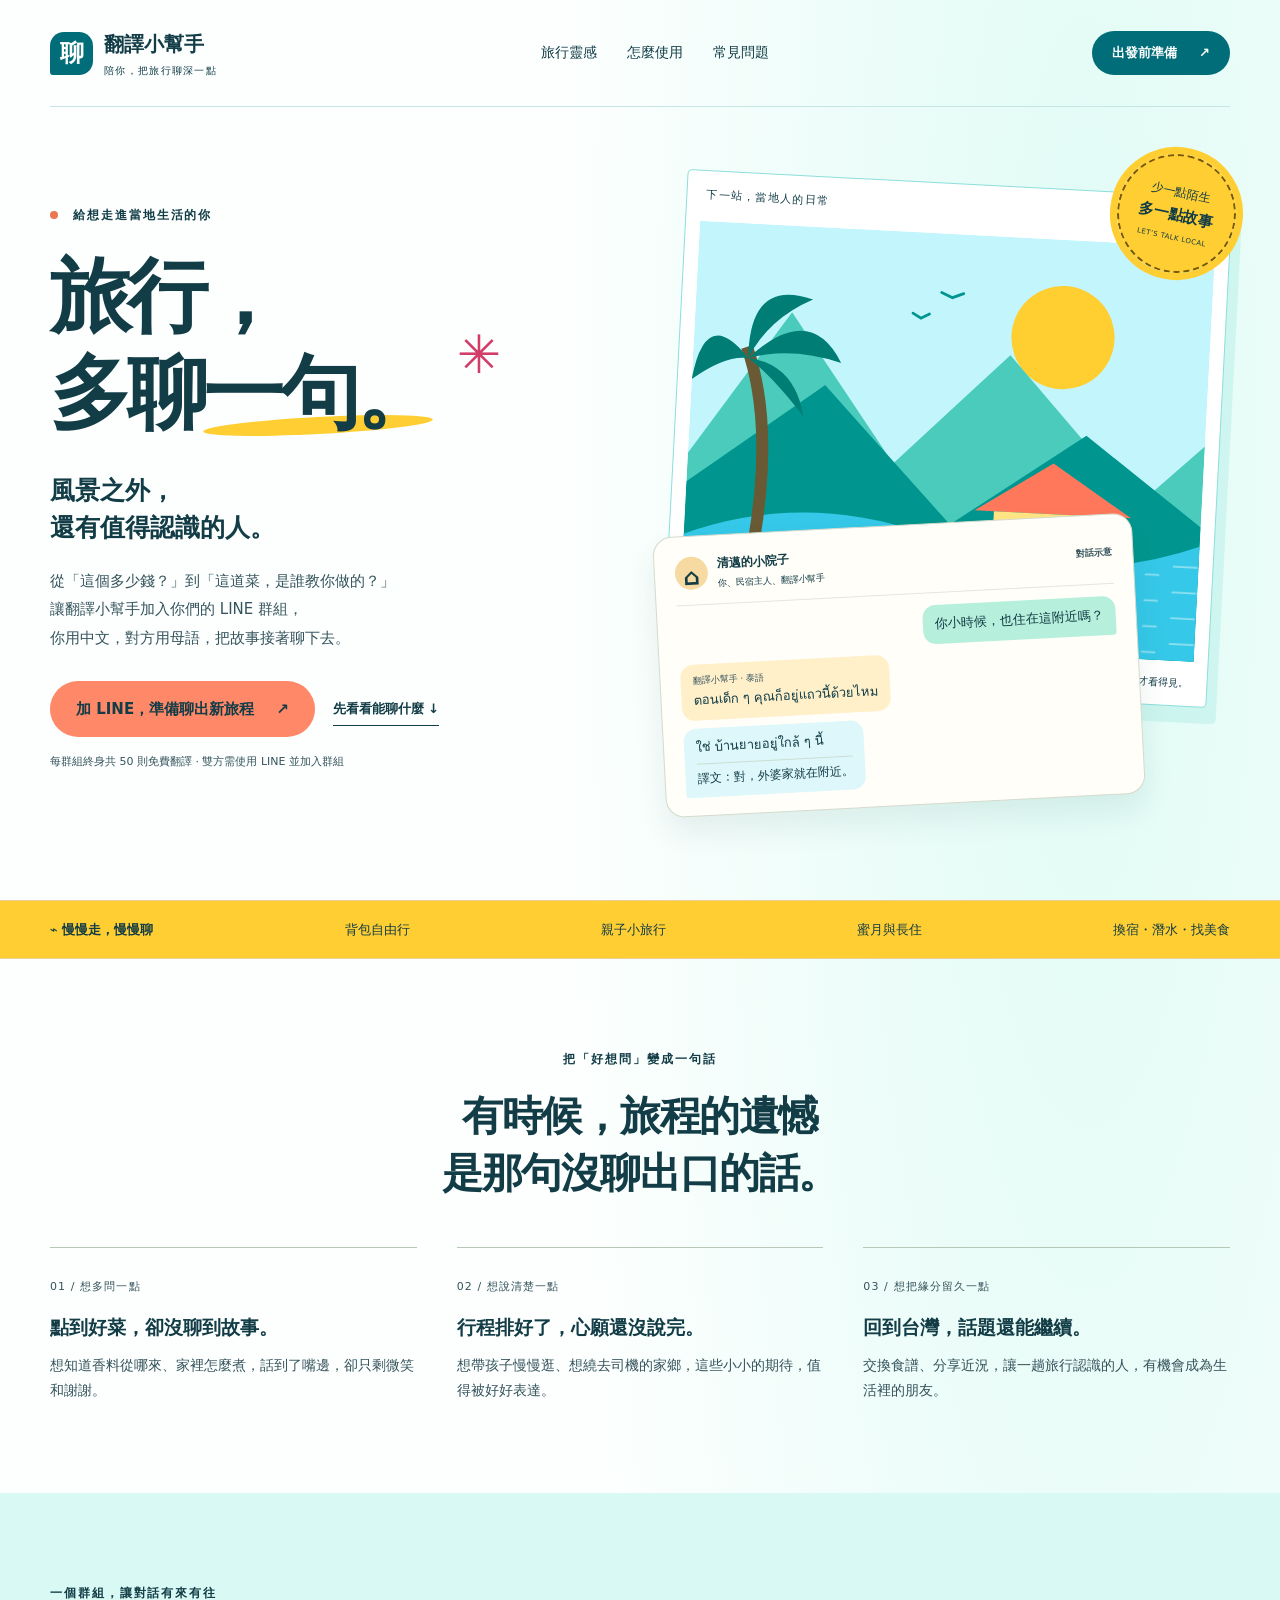
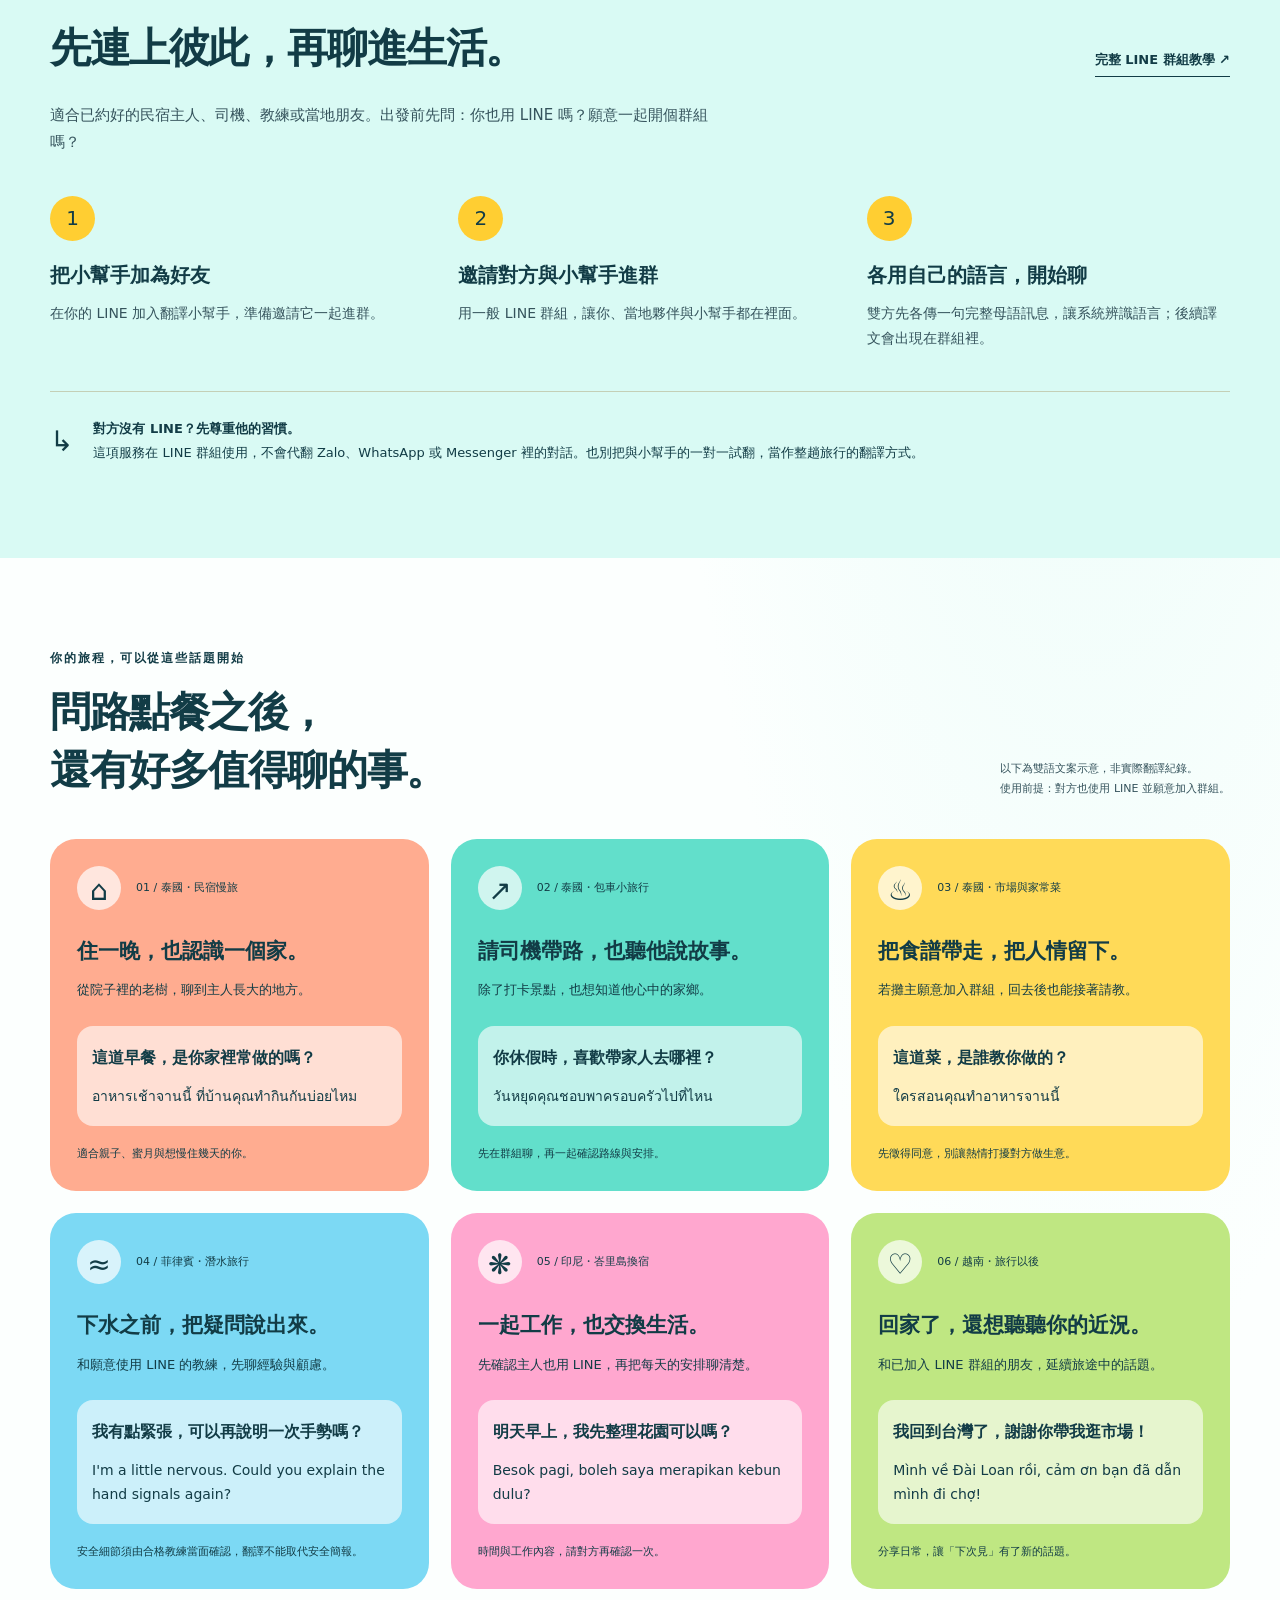
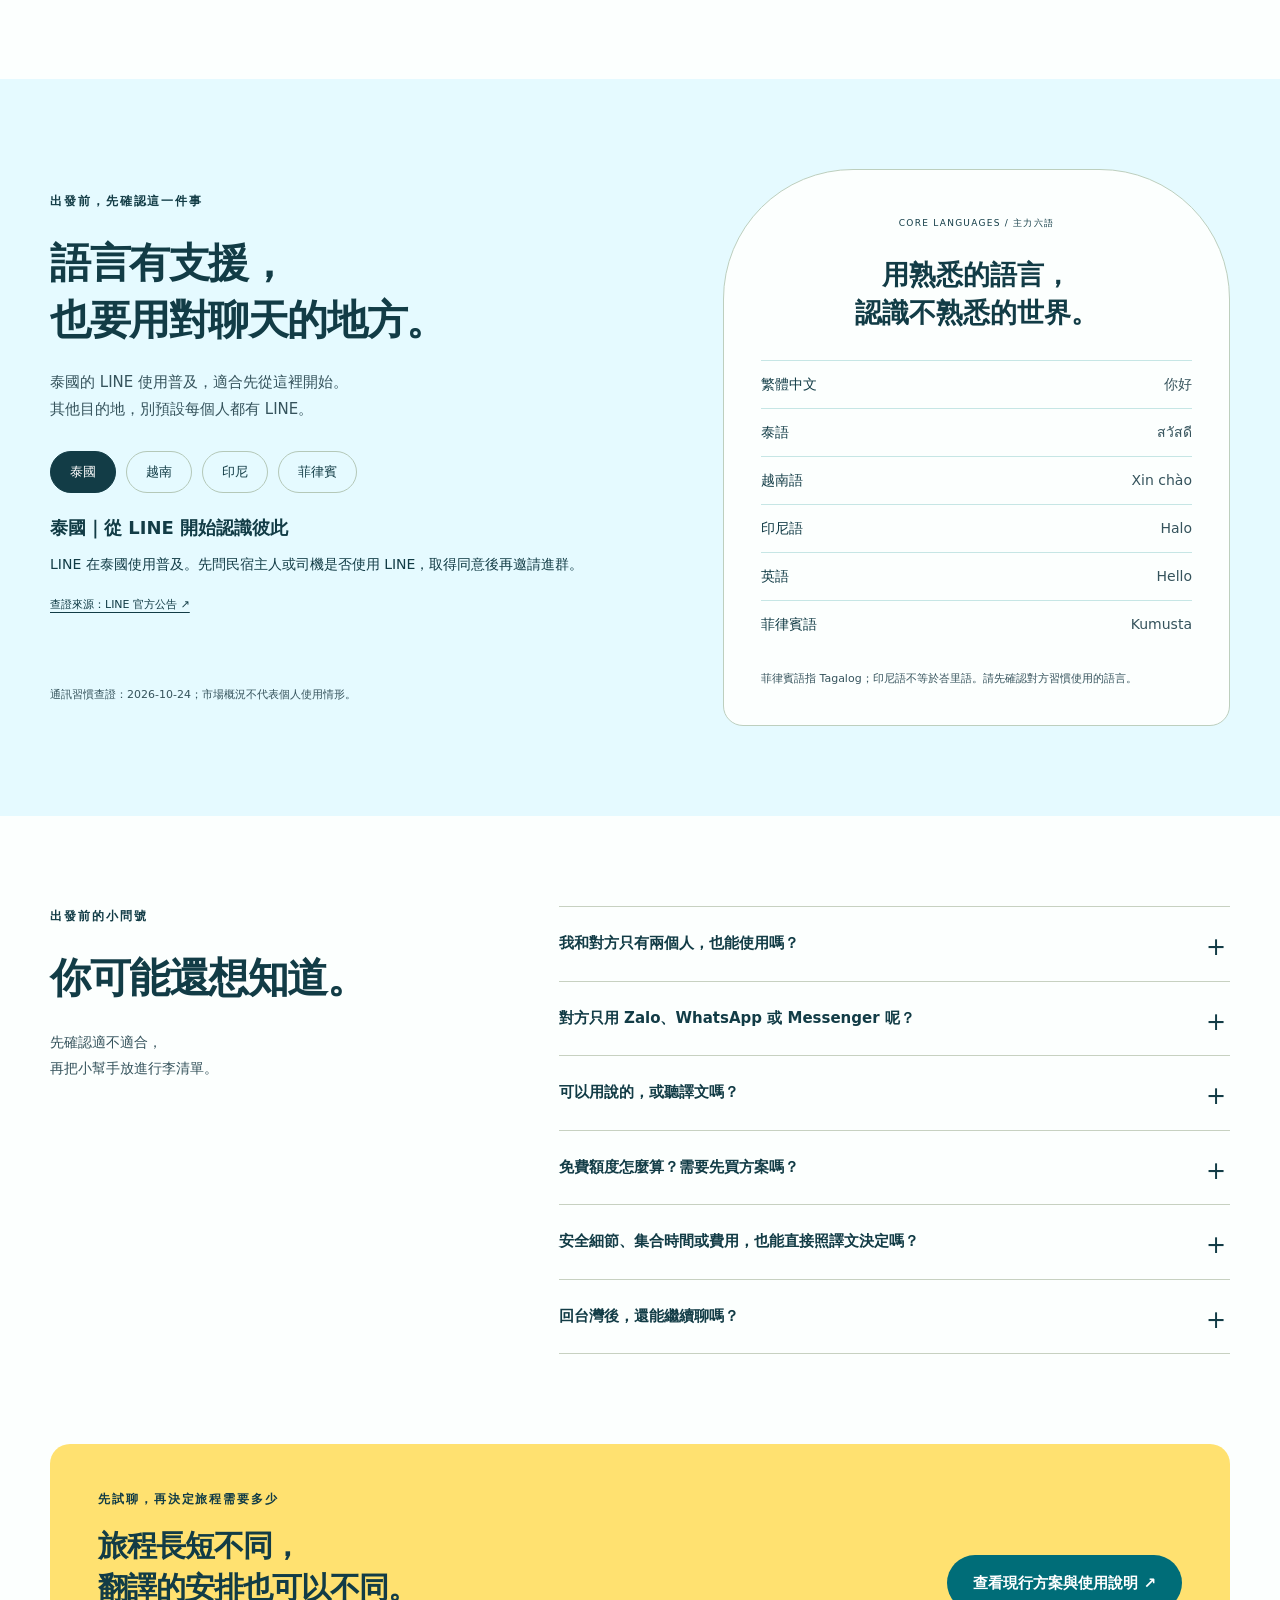
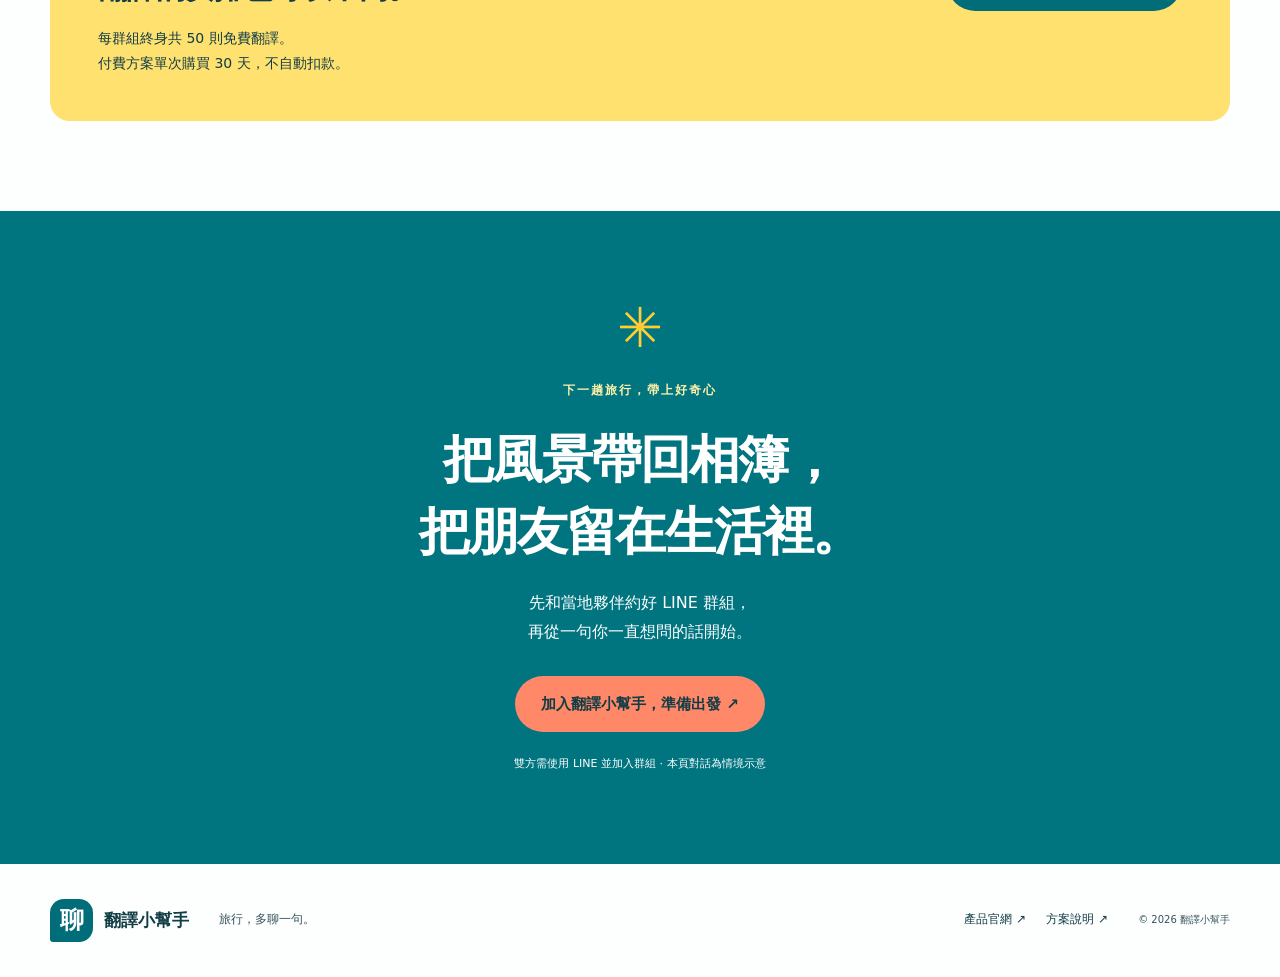
==== index.html @ d3b14bf1 "旅遊行銷網站初版：東南亞自由行（泰國主打），加好友連結 lin.ee/YKSS0gW Co-Authored-By: Claude Opus 5.5 <noreply@anthropic.com>" ====
<!doctype html>
<html lang="zh-TW">
<head>
  <meta charset="utf-8">
  <meta name="viewport" content="width=device-width, initial-scale=1">
  <meta name="description" content="跟民宿主人聊家鄉，和當地朋友交換生活。翻譯小幫手在 LINE 群組協助繁中、泰語、越南語、印尼語、英語與菲律賓語互譯。先確認對方使用 LINE，一起把旅行聊得更深入。">
  <meta name="robots" content="noindex,nofollow">
  <meta name="theme-color" content="#fcfffe">
  <meta property="og:title" content="旅行，多聊一句。｜翻譯小幫手">
  <meta property="og:description" content="把風景帶回相簿，把朋友留在生活裡。從一個 LINE 翻譯群組開始。">
  <meta property="og:type" content="website">
  <meta property="og:locale" content="zh_TW">
  <meta property="og:url" content="https://triplehai.com/travel/">
  <meta property="og:image" content="https://triplehai.com/travel/images/og-travel.jpg">
  <meta property="og:image:width" content="1200">
  <meta property="og:image:height" content="630">
  <meta property="og:image:alt" content="一群朋友在熱帶海邊開心踏浪（情境示意）">
  <meta name="twitter:card" content="summary_large_image">
  <link rel="canonical" href="https://triplehai.com/travel/">
  <title>旅行，多聊一句。｜翻譯小幫手・東南亞自由行</title>
  <link rel="icon" href="data:image/svg+xml,%3Csvg xmlns='http://www.w3.org/2000/svg' viewBox='0 0 64 64'%3E%3Crect width='64' height='64' rx='20' fill='%231b4a40'/%3E%3Ctext x='32' y='44' font-size='40' text-anchor='middle' fill='%23fff9ed'%3E聊%3C/text%3E%3C/svg%3E">
  <link rel="stylesheet" href="style.css">
  <script src="script.js" defer></script>
</head>
<body>
<a class="skip" href="#main">跳到主要內容</a>
<header class="header wrap">
  <a class="brand" href="#" aria-label="翻譯小幫手，回到頁首"><span class="brand-icon" aria-hidden="true">聊</span><span>翻譯小幫手<small>陪你，把旅行聊深一點</small></span></a>
  <nav aria-label="主要導覽"><a href="#stories">旅行靈感</a><a href="#how">怎麼使用</a><a href="#faq">常見問題</a></nav>
  <a class="button small dark" href="#start">出發前準備 <span aria-hidden="true">↗</span></a>
</header>
<main id="main">
  <section class="hero wrap" aria-labelledby="hero-title">
    <div class="hero-copy">
      <p class="eyebrow"><span class="dot"></span> 給想走進當地生活的你</p>
      <h1 id="hero-title">旅行，<br>多聊<span class="underline">一句。</span><span class="spark" aria-hidden="true">✳</span></h1>
      <p class="lead">風景之外，<br>還有值得認識的人。</p>
      <p class="intro">從「這個多少錢？」到「這道菜，是誰教你做的？」<br class="desktop">讓翻譯小幫手加入你們的 LINE 群組，<br class="desktop">你用中文，對方用母語，把故事接著聊下去。</p>
      <div class="actions"><a class="button coral line-cta" data-position="hero" href="https://lin.ee/YKSS0gW">加 LINE，準備聊出新旅程 <span aria-hidden="true">↗</span></a><a class="text-link" href="#stories">先看看能聊什麼 <span aria-hidden="true">↓</span></a></div>
      <p class="micro">每群組終身共 50 則免費翻譯 · 雙方需使用 LINE 並加入群組</p>
    </div>
    <div class="hero-art">
      <div class="postcard">
        <div class="postcard-top"><span>下一站，當地人的日常</span><span aria-hidden="true">✈</span></div>
        <svg class="landscape" viewBox="0 0 560 450" role="img" aria-labelledby="scene-title">
          <title id="scene-title">原創熱帶旅行插畫：陽光、群山、小屋與河上的小船</title>
          <defs><pattern id="water" width="75" height="28" patternUnits="userSpaceOnUse"><path d="M8 12h25m20 10h14" fill="none" stroke="#fcfffe" stroke-opacity=".45" stroke-width="2" stroke-linecap="round"/></pattern></defs>
          <path fill="#c3f5fc" d="M0 0h560v450H0z"/><circle cx="400" cy="106" r="56" fill="#ffcf32"/>
          <path d="M0 252 105 94 223 252 344 128 491 283 560 216V450H0Z" fill="#4acbbb"/>
          <path d="m0 283 145-112 143 144 143-104 129 93v146H0Z" fill="#00968f"/>
          <path d="M0 340q135-56 279-8t281-7v125H0Z" fill="#36c8e8"/><path fill="url(#water)" d="M0 342h560v108H0z"/>
          <path d="m314 298 83-55 87 55z" fill="#ff785b"/><path d="M335 298h127v50H335z" fill="#ffe584"/><path d="M355 310h22v38h-22m38-38h21v21h-21m24-21h16v21h-16" fill="#215346"/><path d="M330 348h138m-120 0v20m102-20v16" stroke="#75462c" stroke-width="8"/>
          <path d="M76 348q16-131-18-214" fill="none" stroke="#695a35" stroke-width="13"/><path d="M60 146Q11 90 0 172q35-28 60-26M60 146q-3-88 67-67-47 23-67 67M60 146q64-65 101 0-55-15-101 0M60 146q51 4 63 60-38-44-63-60" fill="#007e76"/>
          <path d="M156 395h151l-28 23h-99z" fill="#ae5037"/><path d="m208 393 5-43 34 4 9 39" fill="#fcfffe"/><circle cx="230" cy="343" r="11" fill="#d3945c"/><path d="m211 336 21-15 18 19z" fill="#ffcf32"/><path d="m247 370 44 47" stroke="#614a31" stroke-width="5" stroke-linecap="round"/>
          <path d="m266 64 12 5 12-5m-54 24 9 5 9-5" fill="none" stroke="#00968f" stroke-width="3" stroke-linecap="round"/>
        </svg>
        <div class="postcard-bottom">THAILAND & BEYOND <span>有些風景，要聊了才看得見。</span></div>
      </div>
      <div class="stamp" aria-hidden="true">少一點陌生<br><b>多一點故事</b><span>LET’S TALK LOCAL</span></div>
      <div class="chat-preview" aria-label="民宿群組對話示意，非實際產品截圖">
        <div class="chat-heading"><span class="chat-avatar" aria-hidden="true">⌂</span><div>清邁的小院子<small>你、民宿主人、翻譯小幫手</small></div><span class="demo-tag">對話示意</span></div>
        <p class="bubble mine">你小時候，也住在這附近嗎？</p>
        <p class="bubble translated"><span>翻譯小幫手 · 泰語</span><span lang="th">ตอนเด็ก ๆ คุณก็อยู่แถวนี้ด้วยไหม</span></p>
        <p class="bubble reply"><span lang="th">ใช่ บ้านยายอยู่ใกล้ ๆ นี้</span><span class="reply-translation">譯文：對，外婆家就在附近。</span></p>
      </div>
    </div>
  </section>
  <div class="travel-strip" aria-label="適合的旅行方式"><div class="wrap"><span>⌁ 慢慢走，慢慢聊</span><span>背包自由行</span><span>親子小旅行</span><span>蜜月與長住</span><span>換宿・潛水・找美食</span></div></div>

  <section class="section wrap opening">
    <p class="eyebrow">把「好想問」變成一句話</p><h2>有時候，旅程的遺憾<br>是那句沒聊出口的話。</h2>
    <div class="pain-grid"><article><span>01 / 想多問一點</span><h3>點到好菜，卻沒聊到故事。</h3><p>想知道香料從哪來、家裡怎麼煮，話到了嘴邊，卻只剩微笑和謝謝。</p></article><article><span>02 / 想說清楚一點</span><h3>行程排好了，心願還沒說完。</h3><p>想帶孩子慢慢逛、想繞去司機的家鄉，這些小小的期待，值得被好好表達。</p></article><article><span>03 / 想把緣分留久一點</span><h3>回到台灣，話題還能繼續。</h3><p>交換食譜、分享近況，讓一趟旅行認識的人，有機會成為生活裡的朋友。</p></article></div>
  </section>

  <section id="how" class="how section"><div class="wrap"><div class="section-heading"><div><p class="eyebrow">一個群組，讓對話有來有往</p><h2>先連上彼此，再聊進生活。</h2></div><a class="text-link" href="https://triplehai.com/translator/line-translation-guide.html">完整 LINE 群組教學 ↗</a></div>
    <p class="section-intro">適合已約好的民宿主人、司機、教練或當地朋友。出發前先問：你也用 LINE 嗎？願意一起開個群組嗎？</p>
    <ol class="steps"><li><span class="step-number">1</span><h3>把小幫手加為好友</h3><p>在你的 LINE 加入翻譯小幫手，準備邀請它一起進群。</p></li><li><span class="step-number">2</span><h3>邀請對方與小幫手進群</h3><p>用一般 LINE 群組，讓你、當地夥伴與小幫手都在裡面。</p></li><li><span class="step-number">3</span><h3>各用自己的語言，開始聊</h3><p>雙方先各傳一句完整母語訊息，讓系統辨識語言；後續譯文會出現在群組裡。</p></li></ol>
    <div class="note"><span aria-hidden="true">↳</span><p><strong>對方沒有 LINE？先尊重他的習慣。</strong>這項服務在 LINE 群組使用，不會代翻 Zalo、WhatsApp 或 Messenger 裡的對話。也別把與小幫手的一對一試翻，當作整趟旅行的翻譯方式。</p></div>
  </div></section>

  <section id="stories" class="section wrap"><div class="section-heading"><div><p class="eyebrow">你的旅程，可以從這些話題開始</p><h2>問路點餐之後，<br>還有好多值得聊的事。</h2></div><p class="aside-note">以下為雙語文案示意，非實際翻譯紀錄。<br>使用前提：對方也使用 LINE 並願意加入群組。</p></div>
    <div class="stories">
      <article class="story peach"><div class="story-top"><span class="story-icon" aria-hidden="true">⌂</span><span>01 / 泰國・民宿慢旅</span></div><h3>住一晚，也認識一個家。</h3><p>從院子裡的老樹，聊到主人長大的地方。</p><div class="quote"><p>這道早餐，是你家裡常做的嗎？</p><p lang="th">อาหารเช้าจานนี้ ที่บ้านคุณทำกินกันบ่อยไหม</p></div><p class="story-end">適合親子、蜜月與想慢住幾天的你。</p></article>
      <article class="story mint"><div class="story-top"><span class="story-icon" aria-hidden="true">↗</span><span>02 / 泰國・包車小旅行</span></div><h3>請司機帶路，也聽他說故事。</h3><p>除了打卡景點，也想知道他心中的家鄉。</p><div class="quote"><p>你休假時，喜歡帶家人去哪裡？</p><p lang="th">วันหยุดคุณชอบพาครอบครัวไปที่ไหน</p></div><p class="story-end">先在群組聊，再一起確認路線與安排。</p></article>
      <article class="story yellow"><div class="story-top"><span class="story-icon" aria-hidden="true">♨</span><span>03 / 泰國・市場與家常菜</span></div><h3>把食譜帶走，把人情留下。</h3><p>若攤主願意加入群組，回去後也能接著請教。</p><div class="quote"><p>這道菜，是誰教你做的？</p><p lang="th">ใครสอนคุณทำอาหารจานนี้</p></div><p class="story-end">先徵得同意，別讓熱情打擾對方做生意。</p></article>
      <article class="story blue"><div class="story-top"><span class="story-icon" aria-hidden="true">≈</span><span>04 / 菲律賓・潛水旅行</span></div><h3>下水之前，把疑問說出來。</h3><p>和願意使用 LINE 的教練，先聊經驗與顧慮。</p><div class="quote"><p>我有點緊張，可以再說明一次手勢嗎？</p><p lang="en">I'm a little nervous. Could you explain the hand signals again?</p></div><p class="story-end">安全細節須由合格教練當面確認，翻譯不能取代安全簡報。</p></article>
      <article class="story lilac"><div class="story-top"><span class="story-icon" aria-hidden="true">❋</span><span>05 / 印尼・峇里島換宿</span></div><h3>一起工作，也交換生活。</h3><p>先確認主人也用 LINE，再把每天的安排聊清楚。</p><div class="quote"><p>明天早上，我先整理花園可以嗎？</p><p lang="id">Besok pagi, boleh saya merapikan kebun dulu?</p></div><p class="story-end">時間與工作內容，請對方再確認一次。</p></article>
      <article class="story cream"><div class="story-top"><span class="story-icon" aria-hidden="true">♡</span><span>06 / 越南・旅行以後</span></div><h3>回家了，還想聽聽你的近況。</h3><p>和已加入 LINE 群組的朋友，延續旅途中的話題。</p><div class="quote"><p>我回到台灣了，謝謝你帶我逛市場！</p><p lang="vi">Mình về Đài Loan rồi, cảm ơn bạn đã dẫn mình đi chợ!</p></div><p class="story-end">分享日常，讓「下次見」有了新的話題。</p></article>
    </div>
  </section>

  <section id="destinations" class="destination-section section"><div class="wrap destination-layout"><div><p class="eyebrow">出發前，先確認這一件事</p><h2>語言有支援，<br>也要用對聊天的地方。</h2><p class="section-intro">泰國的 LINE 使用普及，適合先從這裡開始。<br>其他目的地，別預設每個人都有 LINE。</p><div class="country-buttons" role="group" aria-label="查看目的地通訊習慣"><button aria-pressed="true" data-country="th">泰國</button><button aria-pressed="false" data-country="vn">越南</button><button aria-pressed="false" data-country="id">印尼</button><button aria-pressed="false" data-country="ph">菲律賓</button></div><div class="country-detail" aria-live="polite"><h3 id="country-title">泰國｜從 LINE 開始認識彼此</h3><p id="country-copy">LINE 在泰國使用普及。先問民宿主人或司機是否使用 LINE，取得同意後再邀請進群。</p><a id="country-source" href="https://www.linecorp.com/pr/news/th/2025/0304">查證來源：LINE 官方公告 ↗</a></div><p class="micro">通訊習慣查證：2026-10-24；市場概況不代表個人使用情形。</p></div><div class="language-panel"><span class="mini-label">CORE LANGUAGES / 主力六語</span><h3>用熟悉的語言，<br>認識不熟悉的世界。</h3><ul class="languages"><li>繁體中文 <span>你好</span></li><li>泰語 <span lang="th">สวัสดี</span></li><li>越南語 <span lang="vi">Xin chào</span></li><li>印尼語 <span lang="id">Halo</span></li><li>英語 <span lang="en">Hello</span></li><li>菲律賓語 <span lang="tl">Kumusta</span></li></ul><p>菲律賓語指 Tagalog；印尼語不等於峇里語。請先確認對方習慣使用的語言。</p></div></div></section>

  <section id="faq" class="section wrap faq-layout"><div><p class="eyebrow">出發前的小問號</p><h2>你可能還想知道。</h2><p>先確認適不適合，<br>再把小幫手放進行李清單。</p></div><div class="faq-list">
    <details><summary>我和對方只有兩個人，也能使用嗎？</summary><p>可以用一般 LINE 群組，邀請你、對方與翻譯小幫手加入。這是群組用法；和小幫手一對一私訊的試翻，終身只有 5 則，不適合當作旅途主力。</p></details>
    <details><summary>對方只用 Zalo、WhatsApp 或 Messenger 呢？</summary><p>翻譯小幫手在 LINE 群組使用，不能跨到這些通訊軟體代翻。請先詢問對方是否也有 LINE、願不願意加入群組；若不方便，就用雙方都能接受的溝通方式。</p></details>
    <details><summary>可以用說的，或聽譯文嗎？</summary><p>語音翻譯與「🔊 聽譯文」屬於進階方案功能。這是群組內的語音訊息翻譯與譯文朗讀，不是通話即時口譯。旅行前建議先和對方在群組實際試用，確認收音與語言是否適合。</p></details>
    <details><summary>免費額度怎麼算？需要先買方案嗎？</summary><p>每個群組終身共 50 則免費翻譯，可先體驗。額度不會重置。需要更多翻譯時，再到既有方案頁了解；付費方案為單次購買 30 天，不自動扣款。</p></details>
    <details><summary>安全細節、集合時間或費用，也能直接照譯文決定嗎？</summary><p>翻譯可能有誤差。涉及安全、時間、金額與工作安排，請用清楚的短句，寫明日期、單位與幣別，並請對方再次確認。潛水等專業活動的安全說明，仍由合格教練當面確認。</p></details>
    <details><summary>回台灣後，還能繼續聊嗎？</summary><p>只要雙方仍在 LINE 群組、小幫手也在群內，且有可用翻譯額度或有效方案，就能繼續用群組翻譯交流。回家後分享一道菜、一張照片的故事，也是新的話題。</p></details>
  </div></section>

  <section id="plans" class="wrap plan-section"><div><p class="eyebrow">先試聊，再決定旅程需要多少</p><h2>旅程長短不同，<br>翻譯的安排也可以不同。</h2><p>每群組終身共 50 則免費翻譯。<br>付費方案單次購買 30 天，不自動扣款。</p></div><a class="button dark" href="https://triplehai.com/translator/pricing.html">查看現行方案與使用說明 ↗</a></section>
  <section id="start" class="closing section"><div class="wrap"><span class="closing-sun" aria-hidden="true">✳</span><p class="eyebrow">下一趟旅行，帶上好奇心</p><h2>把風景帶回相簿，<br>把朋友留在生活裡。</h2><p>先和當地夥伴約好 LINE 群組，<br>再從一句你一直想問的話開始。</p><a class="button coral line-cta" data-position="footer" href="https://lin.ee/YKSS0gW">加入翻譯小幫手，準備出發 ↗</a><p class="micro">雙方需使用 LINE 並加入群組 · 本頁對話為情境示意</p></div></section>
</main>
<footer class="wrap footer"><a class="brand" href="#"><span class="brand-icon" aria-hidden="true">聊</span><span>翻譯小幫手</span></a><p>旅行，多聊一句。</p><div><a href="https://triplehai.com/translator/">產品官網 ↗</a><a href="https://triplehai.com/translator/pricing.html">方案說明 ↗</a></div><small>© 2026 翻譯小幫手</small></footer>
<dialog id="preview-dialog" aria-labelledby="dialog-title"><form method="dialog"><button class="dialog-close" aria-label="關閉">×</button><span class="eyebrow">本機預覽</span><h2 id="dialog-title">旅遊專屬入口準備中</h2><p>這份網站是預覽草稿。旅遊加好友管道尚未建立；正式上線前會接上專屬連結。</p><button class="button dark">繼續瀏覽</button></form></dialog>
<noscript><p class="noscript">目前未啟用 JavaScript。目的地切換功能需啟用 JavaScript；越南常用 Zalo、印尼常用 WhatsApp、菲律賓常用 Messenger；以上目的地均須先確認對方也使用 LINE。</p></noscript>
</body>
</html>
---- style.css ----
:root{--paper:#fcfffe;--ink:#123c46;--muted:#35535c;--coral:#ff8868;--yellow:#ffce32;--line:#c6e6e5;--green:#24594a}*{box-sizing:border-box}html{scroll-behavior:smooth;scroll-padding-top:30px}body{margin:0;background:var(--paper);color:var(--ink);font-family:"Noto Sans TC","Microsoft JhengHei",system-ui,sans-serif;line-height:1.8}a{color:inherit;text-decoration:none}button{font:inherit}button,a{-webkit-tap-highlight-color:transparent}a:focus-visible,button:focus-visible,summary:focus-visible{outline:3px solid #b74627;outline-offset:6px}p,h1,h2,h3{margin:0}h1,h2,h3{line-height:1.4}p{overflow-wrap:anywhere}svg{display:block;max-width:100%}.wrap{width:min(1180px,calc(100% - 64px));margin-inline:auto}.header{display:flex;align-items:center;justify-content:space-between;gap:20px;padding-block:26px;border-bottom:1px solid var(--line)}.brand{display:flex;align-items:center;gap:11px;font-size:20px;font-weight:800;white-space:nowrap}.brand-icon{width:43px;height:43px;display:grid;place-items:center;background:var(--ink);color:var(--paper);border-radius:14px 14px 14px 3px;font-size:24px}.brand small{font-size:10px;display:block;letter-spacing:.13em;font-weight:500}.header nav{display:flex;gap:30px;font-size:14px}.header nav a:hover,.footer a:hover{text-decoration:underline;text-underline-offset:5px}.button{display:inline-flex;align-items:center;justify-content:center;gap:22px;padding:15px 25px;border:1px solid transparent;border-radius:50px;font-weight:700;font-size:15px;cursor:pointer;transition:transform .2s,box-shadow .2s;text-align:center;line-height:1.6}.button:hover{transform:translateY(-3px);box-shadow:0 6px 0 #123c461a}.button.small{padding:11px 19px;font-size:13px}.dark{background:var(--ink);color:white}.coral{background:var(--coral);color:#123c46}.hero{display:grid;grid-template-columns:repeat(2,minmax(0,1fr));align-items:center;gap:38px;padding-block:64px 94px}.eyebrow{font-size:12px;letter-spacing:.16em;font-weight:800;margin-bottom:22px}.dot{display:inline-block;width:8px;height:8px;border-radius:50%;background:#e97750;margin-right:9px}.hero h1{font-size:clamp(60px,6.3vw,86px);font-weight:900;letter-spacing:-.055em;line-height:1.2;position:relative;width:fit-content}.underline{position:relative;z-index:0}.underline:after{content:"";position:absolute;bottom:6px;left:0;width:100%;height:17px;background:var(--yellow);z-index:-1;border-radius:50%;transform:rotate(-3deg)}.spark{position:absolute;font-size:53px;right:-64px;top:75px;color:#d33c68;font-weight:400}.lead{font-size:25px;line-height:1.5;font-weight:700;margin-top:30px}.intro{margin-top:20px;font-size:15px;color:var(--muted);line-height:1.9}.actions{display:flex;flex-wrap:wrap;align-items:center;gap:18px;margin-top:29px}.text-link{font-weight:700;font-size:13px;border-bottom:1px solid currentColor;padding:5px 0;white-space:nowrap}.micro{font-size:11px;color:var(--muted);margin-top:15px;line-height:1.8}.hero-art{position:relative;padding:12px 10px 112px 15px;min-width:0}.postcard{background:white;padding:14px 14px 0;border:1px solid #d5dbcd;border-radius:5px;transform:rotate(3deg);box-shadow:10px 16px 0 #eadfc766;position:relative}.postcard-top{display:flex;justify-content:space-between;font-size:11px;letter-spacing:.12em;padding:0 5px 12px}.postcard-top span:last-child{font-size:24px;line-height:1}.landscape{width:100%;height:auto}.postcard-bottom{padding:13px 4px;font-size:9px;letter-spacing:.14em;display:flex;justify-content:space-between;gap:10px}.postcard-bottom span{font-size:10px;letter-spacing:0}.stamp{position:absolute;right:-6px;top:-17px;background:var(--yellow);width:119px;height:119px;border-radius:50%;border:2px dashed #8b6d2c;outline:7px solid var(--yellow);display:flex;flex-direction:column;align-items:center;justify-content:center;font-size:12px;line-height:1.7;transform:rotate(12deg)}.stamp b{font-size:15px}.stamp span{font-size:7px;letter-spacing:.06em;margin-top:5px}.chat-preview{position:absolute;bottom:0;left:0;width:84%;background:#fffef8;border:1px solid #d5dbcd;border-radius:19px;padding:18px 20px;box-shadow:0 16px 30px #123c4614;transform:rotate(-3deg)}.chat-heading{display:flex;gap:9px;align-items:center;font-size:12px;font-weight:700;border-bottom:1px solid #e4e7dc;padding-bottom:12px;margin-bottom:12px}.chat-avatar{width:33px;height:33px;display:grid;place-items:center;background:#f6daa1;border-radius:50%;font-size:23px}.chat-heading small{display:block;font-size:9px;font-weight:400}.demo-tag{margin-left:auto;font-size:9px;color:var(--muted)}.bubble{width:fit-content;max-width:95%;border-radius:13px;font-size:13px;line-height:1.6;padding:9px 12px;margin-top:8px}.mine{margin-left:auto;background:#b6f0dc;border-bottom-right-radius:3px}.translated{background:#fff0ca}.translated span:first-child{display:block;font-size:9px;color:#35535c;margin-bottom:3px}.reply{background:#ddf7fa;border-bottom-left-radius:3px}.reply-translation{display:block;border-top:1px solid #cbded2;margin-top:5px;padding-top:5px;font-size:12px}.travel-strip{background:#ffce32;border-block:1px solid #ead098;font-size:13px}.travel-strip .wrap{display:flex;justify-content:space-between;gap:20px;padding-block:17px;flex-wrap:wrap}.travel-strip span:first-child{font-weight:800}.section{padding-block:90px}h2{font-size:clamp(29px,3.2vw,43px);letter-spacing:-.035em;font-weight:800}h3{font-size:20px}.opening{text-align:center}.opening .eyebrow{margin-bottom:17px}.pain-grid{display:grid;grid-template-columns:repeat(3,1fr);gap:40px;text-align:left;margin-top:45px}.pain-grid article{border-top:1px solid #b8c8b6;padding-top:23px}.pain-grid article>span{font-size:11px;letter-spacing:.1em;color:var(--muted)}.pain-grid h3{font-size:19px;margin:14px 0 12px}.pain-grid p{font-size:14px;color:var(--muted)}.how{background:#d9faf4}.section-heading{display:flex;justify-content:space-between;align-items:end;gap:30px;margin-bottom:25px}.section-heading .eyebrow{margin-bottom:15px}.section-intro{font-size:15px;color:var(--muted);max-width:680px;margin-top:20px}.steps{list-style:none;display:grid;grid-template-columns:repeat(3,1fr);gap:45px;padding:0;margin:40px 0}.steps li{position:relative}.step-number{display:grid;place-items:center;width:45px;height:45px;border:1px solid var(--ink);border-radius:50%;font-size:20px;margin-bottom:20px;background:var(--paper)}.steps h3{margin-bottom:12px}.steps p{font-size:14px;color:var(--muted)}.note{display:flex;gap:20px;border-top:1px solid #c4cfb6;padding-top:25px;font-size:13px}.note>span{font-size:28px}.note strong{display:block}.aside-note{font-size:11px;color:var(--muted);flex-shrink:0;line-height:1.8}.stories{display:grid;grid-template-columns:repeat(3,1fr);gap:22px;margin-top:40px}.story{padding:26px;border:1px solid #123c4610;border-radius:20px;display:flex;flex-direction:column}.peach{background:#ffac90}.mint{background:#62dfcb}.yellow{background:#ffda58}.blue{background:#7cd9f4}.lilac{background:#ffa7cf}.cream{background:#bfe782}.story-top{display:flex;align-items:center;gap:15px;font-size:11px;margin-bottom:27px}.story-icon{width:44px;height:44px;background:#fcfffe99;border:1px solid #123c4633;border-radius:50%;display:grid;place-items:center;font-size:28px}.story h3{font-size:21px;margin-bottom:12px}.story>p{font-size:13px;color:var(--muted)}.quote{border-block:1px solid #123c4626;margin:24px 0 18px;padding-block:18px;flex:1}.quote p:first-child{font-size:16px;font-weight:700}.quote p+ p{font-size:14px;line-height:1.7;margin-top:12px;color:#123c46}.story .story-end{font-size:11px}.destination-section{background:#e5faff}.destination-layout{display:grid;grid-template-columns:1.15fr 1fr;gap:90px;align-items:center}.country-buttons{display:flex;flex-wrap:wrap;gap:10px;margin-top:28px}.country-buttons button{border:1px solid #b4c8b8;background:transparent;color:var(--ink);padding:8px 19px;border-radius:25px;font-size:13px;cursor:pointer}.country-buttons button[aria-pressed=true]{background:var(--ink);color:white;border-color:var(--ink)}.country-detail{margin-top:22px;min-height:155px}.country-detail h3{font-size:18px}.country-detail p{font-size:14px;margin:12px 0}.country-detail a{font-size:11px;text-decoration:underline;text-underline-offset:4px}.language-panel{background:var(--paper);padding:37px;border-radius:130px 130px 20px 20px;border:1px solid #bdcfbe;text-align:center}.mini-label{font-size:9px;letter-spacing:.14em}.language-panel h3{font-size:27px;margin:20px 0 28px}.languages{list-style:none;padding:0;text-align:left}.languages li{display:flex;justify-content:space-between;gap:20px;padding:11px 0;border-top:1px solid var(--line);font-size:14px}.languages li span{color:#35535c}.language-panel>p{font-size:11px;color:var(--muted);text-align:left;margin-top:20px}.faq-layout{display:grid;grid-template-columns:.85fr 1.3fr;gap:70px}.faq-layout>div>p:last-child{font-size:14px;color:var(--muted);margin-top:23px}.faq-list details{border-top:1px solid #c7d1c1}.faq-list details:last-child{border-bottom:1px solid #c7d1c1}.faq-list summary{list-style:none;padding:24px 32px 24px 0;font-size:15px;font-weight:700;cursor:pointer;position:relative;line-height:1.7}.faq-list summary::-webkit-details-marker{display:none}.faq-list summary:after{content:"+";position:absolute;right:4px;top:20px;font-size:24px;font-weight:400}.faq-list details[open] summary:after{content:"−"}.faq-list details p{font-size:14px;color:var(--muted);padding-bottom:23px}.plan-section{display:flex;align-items:center;justify-content:space-between;gap:30px;padding:45px 48px;background:#ffe170;border-radius:20px;margin-bottom:90px}.plan-section h2{font-size:30px}.plan-section p:not(.eyebrow){margin-top:17px;font-size:14px}.plan-section .eyebrow{margin-bottom:14px}.plan-section .button{flex-shrink:0}.closing{background:var(--ink);text-align:center;color:var(--paper);position:relative}.closing h2{font-size:clamp(34px,4vw,52px)}.closing p:not(.eyebrow){margin-top:22px}.closing .button{margin-top:29px}.closing .micro{color:#c2d4c8}.closing-sun{display:block;color:var(--yellow);font-size:55px;line-height:1;margin-bottom:24px;animation:sway 8s ease-in-out infinite}.footer{display:flex;align-items:center;flex-wrap:wrap;gap:30px;padding-block:35px}.footer .brand{font-size:17px}.footer>p{font-size:12px;color:var(--muted)}.footer>div{margin-left:auto;display:flex;gap:20px;font-size:12px}.footer small{font-size:10px;color:var(--muted)}.skip{position:absolute;top:-100px;left:15px;background:white;z-index:10;padding:12px}.skip:focus{top:10px}dialog{border:1px solid #bac9b4;border-radius:22px;background:var(--paper);color:var(--ink);width:min(480px,calc(100% - 32px));padding:35px;box-shadow:0 25px 100px #0003}dialog::backdrop{background:#153d3099}dialog h2{font-size:25px}dialog p{margin:18px 0 25px;font-size:15px}.dialog-close{position:absolute;right:12px;top:7px;background:none;border:0;font-size:27px;color:var(--ink);cursor:pointer;width:40px;height:40px}.noscript{padding:20px;text-align:center;background:#ffe170;font-size:13px}@keyframes sway{0%,100%{transform:rotate(-10deg)}50%{transform:rotate(10deg)}}
@media(min-width:1500px){.hero{gap:70px;padding-block:80px 110px}}
@media(max-width:1000px){.header nav{gap:15px}.hero{gap:20px}.hero h1{font-size:65px}.spark{font-size:40px;right:-45px;top:65px}.hero-art{padding-left:5px}.chat-preview{width:94%}.stamp{width:100px;height:100px;right:0}.postcard-bottom{font-size:7px}.postcard-bottom span{font-size:8px}.stories{grid-template-columns:repeat(2,1fr)}.destination-layout{gap:40px}.faq-layout{gap:35px}.plan-section{padding:35px}.plan-section .button{max-width:260px}.footer small{width:100%}}
@media(max-width:700px){.wrap{width:calc(100% - 32px)}.header{padding-block:18px;gap:8px}.header nav{display:none}.brand{font-size:16px;gap:8px}.brand-icon{width:36px;height:36px;font-size:21px}.brand small{font-size:8px;letter-spacing:.05em}.button.small{font-size:11px;padding:10px 13px;gap:8px}.hero{grid-template-columns:minmax(0,1fr);padding-block:39px 48px;gap:42px}.hero h1{font-size:70px}.hero .eyebrow{font-size:11px;margin-bottom:20px}.spark{right:-52px;top:67px;font-size:44px}.lead{font-size:23px;margin-top:24px}.intro{font-size:14px}.desktop{display:none}.actions{gap:15px;margin-top:24px}.actions .button{font-size:14px;padding:15px 19px}.hero .micro{font-size:10px}.hero-art{width:min(460px,100%);margin-inline:auto;padding:12px 13px 110px 12px}.postcard{transform:rotate(2deg)}.postcard-bottom{font-size:8px}.chat-preview{width:87%;padding:15px;left:3px;transform:rotate(-2deg)}.stamp{right:6px;top:-8px}.travel-strip .wrap{justify-content:center;gap:10px 20px;padding-block:15px;font-size:11px}.travel-strip span:first-child{width:100%;text-align:center}.section{padding-block:58px}.eyebrow{font-size:11px;margin-bottom:16px}h2{font-size:30px}.pain-grid{grid-template-columns:minmax(0,1fr);gap:25px;margin-top:30px}.pain-grid article{padding-top:18px}.pain-grid h3{margin-top:10px}.section-heading{display:block}.section-heading>.text-link{display:inline-block;margin-top:20px}.section-intro{font-size:14px}.steps{grid-template-columns:minmax(0,1fr);gap:28px;margin:30px 0}.steps li{padding-left:65px;min-height:70px}.step-number{position:absolute;top:0;left:0;width:42px;height:42px}.steps h3{font-size:19px;margin-bottom:8px}.note{gap:12px;font-size:12px}.aside-note{margin-top:20px}.stories{grid-template-columns:minmax(0,1fr);gap:18px;margin-top:28px}.story{padding:25px}.story-top{margin-bottom:20px}.quote{margin:20px 0 15px}.destination-layout{grid-template-columns:minmax(0,1fr);gap:35px}.country-buttons{gap:8px}.country-buttons button{padding:8px 17px}.country-detail{min-height:165px}.language-panel{padding:35px 28px;border-radius:100px 100px 20px 20px}.language-panel h3{font-size:26px}.faq-layout{grid-template-columns:minmax(0,1fr);gap:28px}.faq-list summary{font-size:14px;padding-block:20px}.faq-list summary:after{top:15px}.plan-section{display:block;padding:29px 25px;margin-bottom:55px}.plan-section h2{font-size:27px}.plan-section .button{max-width:100%;margin-top:25px;font-size:13px;padding:14px 20px}.closing h2{font-size:33px}.closing p{font-size:14px}.closing .micro{font-size:10px}.footer{gap:20px;padding-block:28px}.footer>div{margin-left:0;width:100%}.footer small{margin-top:0}.footer>p{margin-left:auto;font-size:10px}}
@media(max-width:700px){.hero h1{font-size:clamp(53px,17vw,70px)}.spark{right:5px;top:-8px;font-size:32px}}
@media(prefers-reduced-motion:reduce){html{scroll-behavior:auto}*,*:before,*:after{animation:none!important;transition:none!important}}

/* 修正 1：欄位縮放、熱帶配色及手機裝飾安全空間。 */
.hero-copy,.hero-art,.section-heading>*,.destination-layout>*,.faq-layout>*{min-width:0}
body{background:radial-gradient(ellipse at 85% 8%,#e0fbf5 0,transparent 34%),var(--paper)}
.brand-icon,.dark{background:#006d78;color:#fff}
.postcard{border-color:#8cdedb;box-shadow:10px 16px 0 #46cfc326}
.stamp{border-color:#795800}
.story{color:var(--ink);border-color:transparent;border-radius:26px;transition:transform .22s,box-shadow .22s}
.story>p{color:var(--ink)}
.story-icon{background:#ffffffb3;border:0;flex-shrink:0}
.quote{background:#ffffff9c;border:0;border-radius:16px;padding:18px 15px}
.how .step-number{background:#ffce32;border:0}
.closing{background:#007580;color:#fff}
.closing .micro{color:#fff}
.closing .eyebrow{color:#fff1a8}
@media(hover:hover){.story:hover{transform:translateY(-5px);box-shadow:0 12px 24px #00758020}}
@media(prefers-reduced-motion:no-preference){.hero-copy,.hero-art{animation:arrive .6s ease-out both}.hero-art{animation-delay:.12s}}
@keyframes arrive{from{opacity:0;transform:translateY(12px)}to{opacity:1;transform:translateY(0)}}
@media(max-width:700px){
.header .brand{min-width:0;font-size:15px;gap:6px}.header .brand small{letter-spacing:0;font-size:8px}
.header .brand-icon{flex-shrink:0;width:32px;height:36px}.header .button{flex-shrink:0;padding:10px;gap:5px}
.hero-art{padding:22px 12px 0;display:flex;flex-direction:column;align-items:center}
.postcard{width:100%;transform:rotate(1deg);box-shadow:5px 8px 0 #46cfc326}
.stamp{right:12px;top:0;width:94px;height:94px;outline-width:4px;transform:rotate(8deg)}.stamp b{font-size:13px}
.chat-preview{position:relative;left:auto;bottom:auto;width:94%;margin-top:-32px;transform:none;padding:14px;z-index:1}
.postcard-bottom{flex-wrap:wrap;gap:2px 8px;font-size:7px}.postcard-bottom span{font-size:8px}
.chat-heading{gap:6px;font-size:11px}.chat-avatar{flex-shrink:0}.demo-tag{font-size:8px;white-space:nowrap}
.actions .button,.closing .button{max-width:100%;gap:10px}.travel-strip .wrap{gap:10px 16px}
.text-link{white-space:normal}.plan-section{padding:29px 16px}.story{padding:23px}
}
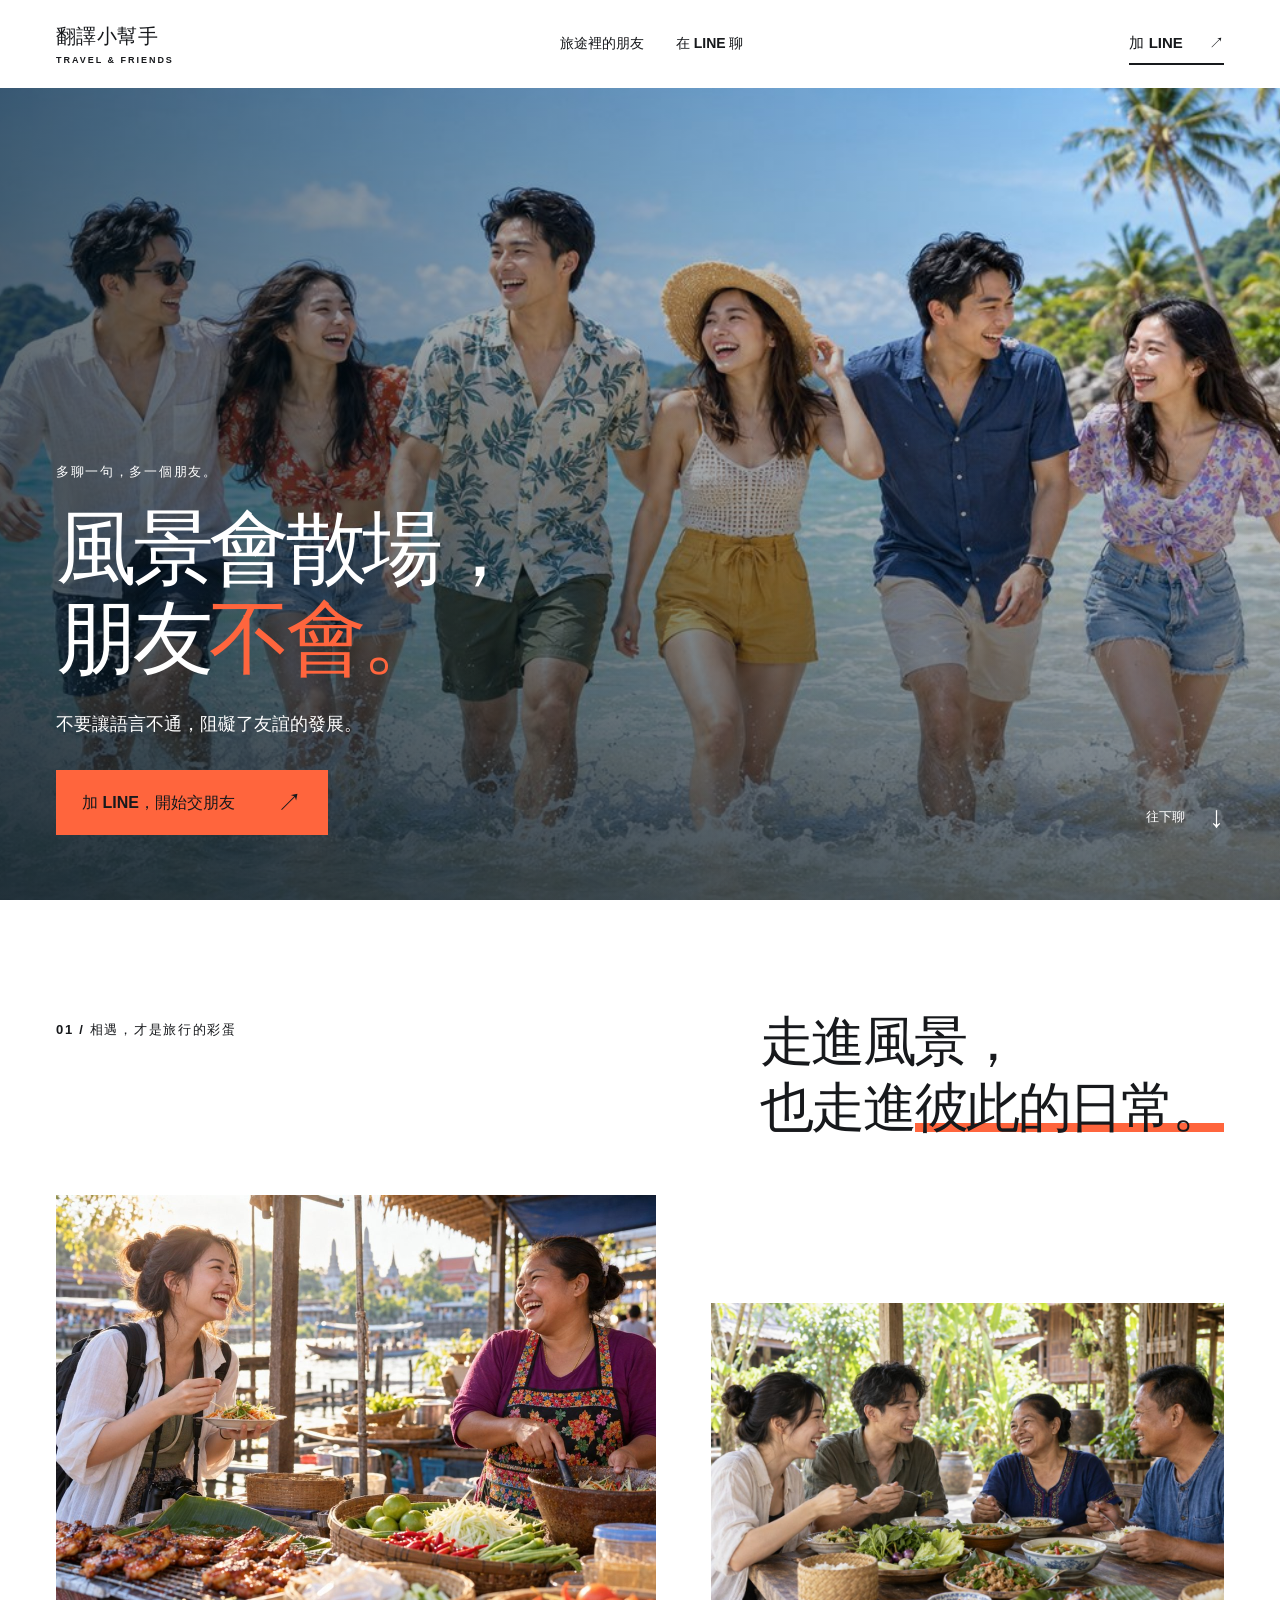
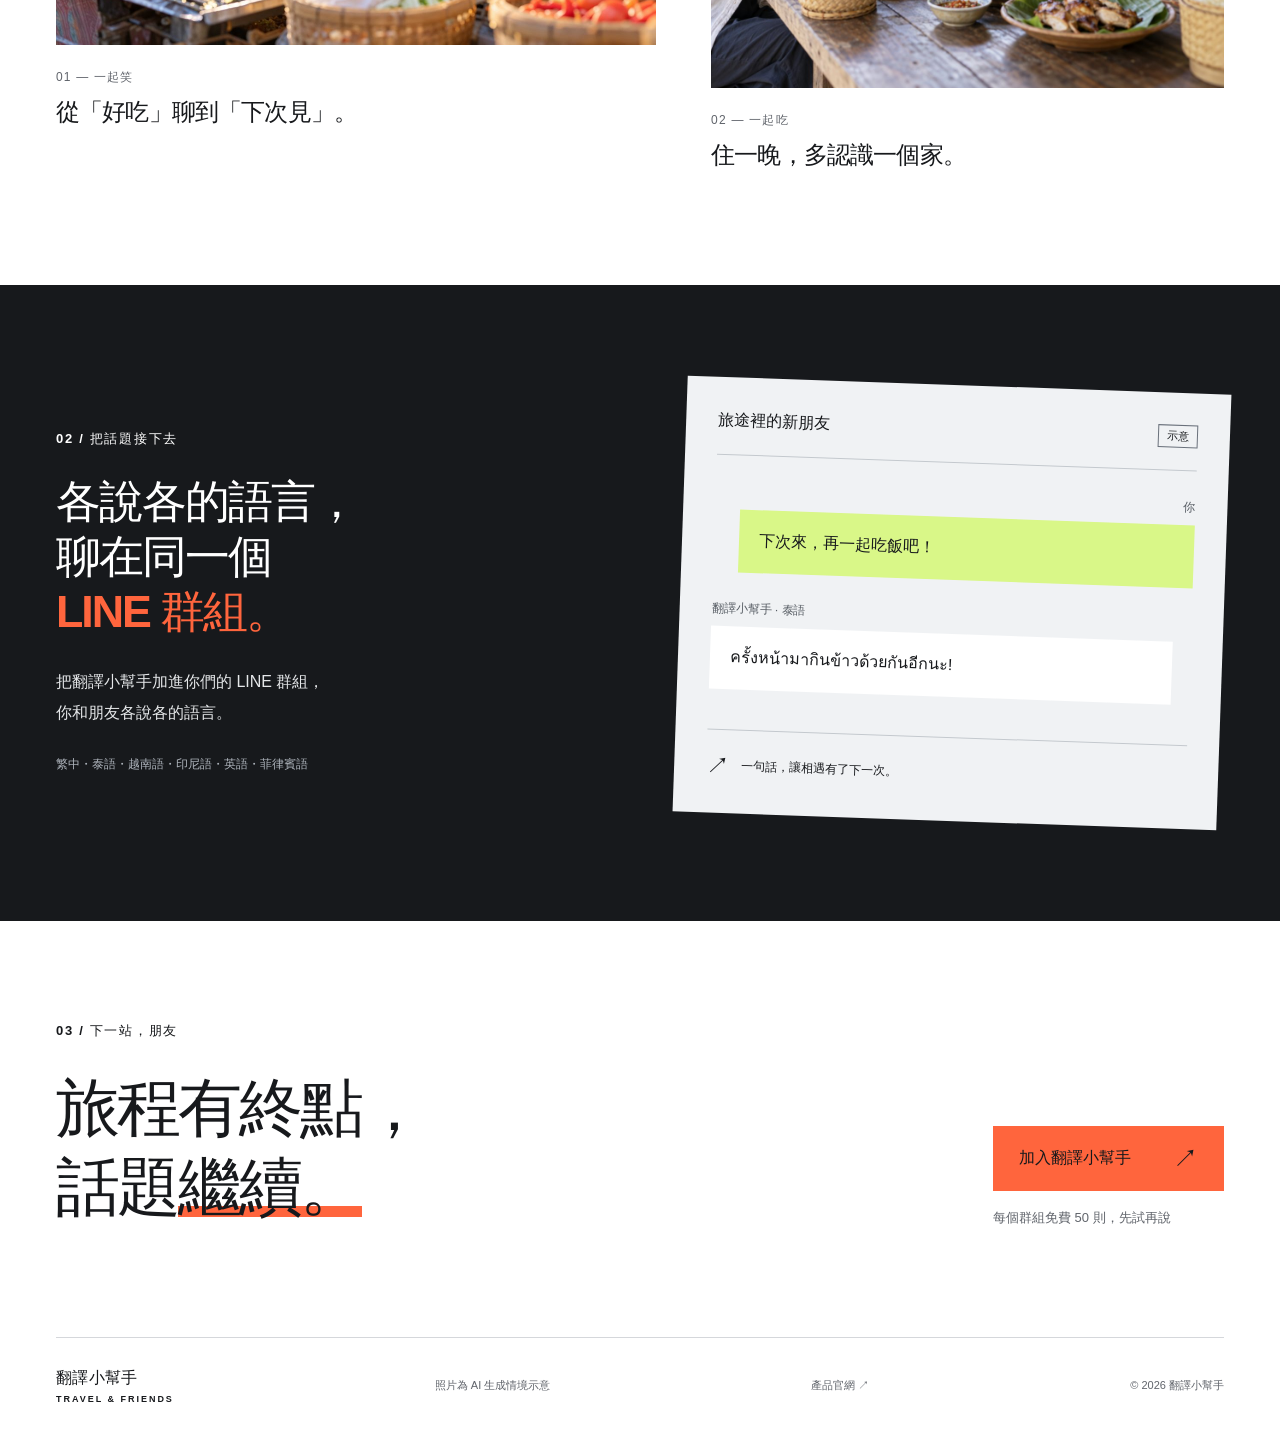
==== commit 6b4c7254: "旅遊頁重新設計：照片主導寫實風、主軸「不要讓語言不通，阻礙了友誼的發展」、大量減字、移除各國通訊軟體說明 Co-Authored-By: Claude Opus 5.5 <noreply@anthro" ====
--- a/index.html
+++ b/index.html
@@ -1,110 +1,60 @@
 <!doctype html>
 <html lang="zh-TW">
 <head>
-  <meta charset="utf-8">
-  <meta name="viewport" content="width=device-width, initial-scale=1">
-  <meta name="description" content="跟民宿主人聊家鄉，和當地朋友交換生活。翻譯小幫手在 LINE 群組協助繁中、泰語、越南語、印尼語、英語與菲律賓語互譯。先確認對方使用 LINE，一起把旅行聊得更深入。">
-  <meta name="robots" content="noindex,nofollow">
-  <meta name="theme-color" content="#fcfffe">
-  <meta property="og:title" content="旅行，多聊一句。｜翻譯小幫手">
-  <meta property="og:description" content="把風景帶回相簿，把朋友留在生活裡。從一個 LINE 翻譯群組開始。">
-  <meta property="og:type" content="website">
-  <meta property="og:locale" content="zh_TW">
-  <meta property="og:url" content="https://triplehai.com/travel/">
-  <meta property="og:image" content="https://triplehai.com/travel/images/og-travel.jpg">
-  <meta property="og:image:width" content="1200">
-  <meta property="og:image:height" content="630">
-  <meta property="og:image:alt" content="一群朋友在熱帶海邊開心踏浪（情境示意）">
-  <meta name="twitter:card" content="summary_large_image">
-  <link rel="canonical" href="https://triplehai.com/travel/">
-  <title>旅行，多聊一句。｜翻譯小幫手・東南亞自由行</title>
-  <link rel="icon" href="data:image/svg+xml,%3Csvg xmlns='http://www.w3.org/2000/svg' viewBox='0 0 64 64'%3E%3Crect width='64' height='64' rx='20' fill='%231b4a40'/%3E%3Ctext x='32' y='44' font-size='40' text-anchor='middle' fill='%23fff9ed'%3E聊%3C/text%3E%3C/svg%3E">
-  <link rel="stylesheet" href="style.css">
-  <script src="script.js" defer></script>
+<meta charset="utf-8">
+<meta name="viewport" content="width=device-width, initial-scale=1">
+<meta name="description" content="不要讓語言不通，阻礙了友誼的發展。把翻譯小幫手加進你們的 LINE 群組，各說各的語言。">
+<meta name="robots" content="noindex,nofollow">
+<meta name="theme-color" content="#ffffff">
+<meta property="og:title" content="風景會散場，朋友不會。｜翻譯小幫手">
+<meta property="og:description" content="不要讓語言不通，阻礙了友誼的發展。從一個 LINE 群組，聊進彼此的生活。">
+<meta property="og:type" content="website">
+<meta property="og:locale" content="zh_TW">
+<meta property="og:url" content="https://triplehai.com/travel/">
+<meta property="og:image" content="https://triplehai.com/travel/images/og-travel.jpg">
+<meta property="og:image:width" content="1200">
+<meta property="og:image:height" content="630">
+<meta property="og:image:alt" content="朋友在熱帶海邊開心踏浪，AI 生成情境示意">
+<meta name="twitter:card" content="summary_large_image">
+<link rel="canonical" href="https://triplehai.com/travel/">
+<title>風景會散場，朋友不會。｜翻譯小幫手</title>
+<link rel="stylesheet" href="style.css">
+<script src="script.js" defer></script>
 </head>
 <body>
 <a class="skip" href="#main">跳到主要內容</a>
-<header class="header wrap">
-  <a class="brand" href="#" aria-label="翻譯小幫手，回到頁首"><span class="brand-icon" aria-hidden="true">聊</span><span>翻譯小幫手<small>陪你，把旅行聊深一點</small></span></a>
-  <nav aria-label="主要導覽"><a href="#stories">旅行靈感</a><a href="#how">怎麼使用</a><a href="#faq">常見問題</a></nav>
-  <a class="button small dark" href="#start">出發前準備 <span aria-hidden="true">↗</span></a>
+<header class="header">
+<a class="brand" href="#" aria-label="翻譯小幫手，回到頁首">翻譯小幫手<span>TRAVEL & FRIENDS</span></a>
+<nav aria-label="主要導覽"><a href="#stories">旅途裡的朋友</a><a href="#how">在 LINE 聊</a></nav>
+<a class="line-cta header-cta" data-position="header" href="https://lin.ee/YKSS0gW">加 LINE <span aria-hidden="true">↗</span></a>
 </header>
 <main id="main">
-  <section class="hero wrap" aria-labelledby="hero-title">
-    <div class="hero-copy">
-      <p class="eyebrow"><span class="dot"></span> 給想走進當地生活的你</p>
-      <h1 id="hero-title">旅行，<br>多聊<span class="underline">一句。</span><span class="spark" aria-hidden="true">✳</span></h1>
-      <p class="lead">風景之外，<br>還有值得認識的人。</p>
-      <p class="intro">從「這個多少錢？」到「這道菜，是誰教你做的？」<br class="desktop">讓翻譯小幫手加入你們的 LINE 群組，<br class="desktop">你用中文，對方用母語，把故事接著聊下去。</p>
-      <div class="actions"><a class="button coral line-cta" data-position="hero" href="https://lin.ee/YKSS0gW">加 LINE，準備聊出新旅程 <span aria-hidden="true">↗</span></a><a class="text-link" href="#stories">先看看能聊什麼 <span aria-hidden="true">↓</span></a></div>
-      <p class="micro">每群組終身共 50 則免費翻譯 · 雙方需使用 LINE 並加入群組</p>
-    </div>
-    <div class="hero-art">
-      <div class="postcard">
-        <div class="postcard-top"><span>下一站，當地人的日常</span><span aria-hidden="true">✈</span></div>
-        <svg class="landscape" viewBox="0 0 560 450" role="img" aria-labelledby="scene-title">
-          <title id="scene-title">原創熱帶旅行插畫：陽光、群山、小屋與河上的小船</title>
-          <defs><pattern id="water" width="75" height="28" patternUnits="userSpaceOnUse"><path d="M8 12h25m20 10h14" fill="none" stroke="#fcfffe" stroke-opacity=".45" stroke-width="2" stroke-linecap="round"/></pattern></defs>
-          <path fill="#c3f5fc" d="M0 0h560v450H0z"/><circle cx="400" cy="106" r="56" fill="#ffcf32"/>
-          <path d="M0 252 105 94 223 252 344 128 491 283 560 216V450H0Z" fill="#4acbbb"/>
-          <path d="m0 283 145-112 143 144 143-104 129 93v146H0Z" fill="#00968f"/>
-          <path d="M0 340q135-56 279-8t281-7v125H0Z" fill="#36c8e8"/><path fill="url(#water)" d="M0 342h560v108H0z"/>
-          <path d="m314 298 83-55 87 55z" fill="#ff785b"/><path d="M335 298h127v50H335z" fill="#ffe584"/><path d="M355 310h22v38h-22m38-38h21v21h-21m24-21h16v21h-16" fill="#215346"/><path d="M330 348h138m-120 0v20m102-20v16" stroke="#75462c" stroke-width="8"/>
-          <path d="M76 348q16-131-18-214" fill="none" stroke="#695a35" stroke-width="13"/><path d="M60 146Q11 90 0 172q35-28 60-26M60 146q-3-88 67-67-47 23-67 67M60 146q64-65 101 0-55-15-101 0M60 146q51 4 63 60-38-44-63-60" fill="#007e76"/>
-          <path d="M156 395h151l-28 23h-99z" fill="#ae5037"/><path d="m208 393 5-43 34 4 9 39" fill="#fcfffe"/><circle cx="230" cy="343" r="11" fill="#d3945c"/><path d="m211 336 21-15 18 19z" fill="#ffcf32"/><path d="m247 370 44 47" stroke="#614a31" stroke-width="5" stroke-linecap="round"/>
-          <path d="m266 64 12 5 12-5m-54 24 9 5 9-5" fill="none" stroke="#00968f" stroke-width="3" stroke-linecap="round"/>
-        </svg>
-        <div class="postcard-bottom">THAILAND & BEYOND <span>有些風景，要聊了才看得見。</span></div>
-      </div>
-      <div class="stamp" aria-hidden="true">少一點陌生<br><b>多一點故事</b><span>LET’S TALK LOCAL</span></div>
-      <div class="chat-preview" aria-label="民宿群組對話示意，非實際產品截圖">
-        <div class="chat-heading"><span class="chat-avatar" aria-hidden="true">⌂</span><div>清邁的小院子<small>你、民宿主人、翻譯小幫手</small></div><span class="demo-tag">對話示意</span></div>
-        <p class="bubble mine">你小時候，也住在這附近嗎？</p>
-        <p class="bubble translated"><span>翻譯小幫手 · 泰語</span><span lang="th">ตอนเด็ก ๆ คุณก็อยู่แถวนี้ด้วยไหม</span></p>
-        <p class="bubble reply"><span lang="th">ใช่ บ้านยายอยู่ใกล้ ๆ นี้</span><span class="reply-translation">譯文：對，外婆家就在附近。</span></p>
-      </div>
-    </div>
-  </section>
-  <div class="travel-strip" aria-label="適合的旅行方式"><div class="wrap"><span>⌁ 慢慢走，慢慢聊</span><span>背包自由行</span><span>親子小旅行</span><span>蜜月與長住</span><span>換宿・潛水・找美食</span></div></div>
-
-  <section class="section wrap opening">
-    <p class="eyebrow">把「好想問」變成一句話</p><h2>有時候，旅程的遺憾<br>是那句沒聊出口的話。</h2>
-    <div class="pain-grid"><article><span>01 / 想多問一點</span><h3>點到好菜，卻沒聊到故事。</h3><p>想知道香料從哪來、家裡怎麼煮，話到了嘴邊，卻只剩微笑和謝謝。</p></article><article><span>02 / 想說清楚一點</span><h3>行程排好了，心願還沒說完。</h3><p>想帶孩子慢慢逛、想繞去司機的家鄉，這些小小的期待，值得被好好表達。</p></article><article><span>03 / 想把緣分留久一點</span><h3>回到台灣，話題還能繼續。</h3><p>交換食譜、分享近況，讓一趟旅行認識的人，有機會成為生活裡的朋友。</p></article></div>
-  </section>
-
-  <section id="how" class="how section"><div class="wrap"><div class="section-heading"><div><p class="eyebrow">一個群組，讓對話有來有往</p><h2>先連上彼此，再聊進生活。</h2></div><a class="text-link" href="https://triplehai.com/translator/line-translation-guide.html">完整 LINE 群組教學 ↗</a></div>
-    <p class="section-intro">適合已約好的民宿主人、司機、教練或當地朋友。出發前先問：你也用 LINE 嗎？願意一起開個群組嗎？</p>
-    <ol class="steps"><li><span class="step-number">1</span><h3>把小幫手加為好友</h3><p>在你的 LINE 加入翻譯小幫手，準備邀請它一起進群。</p></li><li><span class="step-number">2</span><h3>邀請對方與小幫手進群</h3><p>用一般 LINE 群組，讓你、當地夥伴與小幫手都在裡面。</p></li><li><span class="step-number">3</span><h3>各用自己的語言，開始聊</h3><p>雙方先各傳一句完整母語訊息，讓系統辨識語言；後續譯文會出現在群組裡。</p></li></ol>
-    <div class="note"><span aria-hidden="true">↳</span><p><strong>對方沒有 LINE？先尊重他的習慣。</strong>這項服務在 LINE 群組使用，不會代翻 Zalo、WhatsApp 或 Messenger 裡的對話。也別把與小幫手的一對一試翻，當作整趟旅行的翻譯方式。</p></div>
-  </div></section>
-
-  <section id="stories" class="section wrap"><div class="section-heading"><div><p class="eyebrow">你的旅程，可以從這些話題開始</p><h2>問路點餐之後，<br>還有好多值得聊的事。</h2></div><p class="aside-note">以下為雙語文案示意，非實際翻譯紀錄。<br>使用前提：對方也使用 LINE 並願意加入群組。</p></div>
-    <div class="stories">
-      <article class="story peach"><div class="story-top"><span class="story-icon" aria-hidden="true">⌂</span><span>01 / 泰國・民宿慢旅</span></div><h3>住一晚，也認識一個家。</h3><p>從院子裡的老樹，聊到主人長大的地方。</p><div class="quote"><p>這道早餐，是你家裡常做的嗎？</p><p lang="th">อาหารเช้าจานนี้ ที่บ้านคุณทำกินกันบ่อยไหม</p></div><p class="story-end">適合親子、蜜月與想慢住幾天的你。</p></article>
-      <article class="story mint"><div class="story-top"><span class="story-icon" aria-hidden="true">↗</span><span>02 / 泰國・包車小旅行</span></div><h3>請司機帶路，也聽他說故事。</h3><p>除了打卡景點，也想知道他心中的家鄉。</p><div class="quote"><p>你休假時，喜歡帶家人去哪裡？</p><p lang="th">วันหยุดคุณชอบพาครอบครัวไปที่ไหน</p></div><p class="story-end">先在群組聊，再一起確認路線與安排。</p></article>
-      <article class="story yellow"><div class="story-top"><span class="story-icon" aria-hidden="true">♨</span><span>03 / 泰國・市場與家常菜</span></div><h3>把食譜帶走，把人情留下。</h3><p>若攤主願意加入群組，回去後也能接著請教。</p><div class="quote"><p>這道菜，是誰教你做的？</p><p lang="th">ใครสอนคุณทำอาหารจานนี้</p></div><p class="story-end">先徵得同意，別讓熱情打擾對方做生意。</p></article>
-      <article class="story blue"><div class="story-top"><span class="story-icon" aria-hidden="true">≈</span><span>04 / 菲律賓・潛水旅行</span></div><h3>下水之前，把疑問說出來。</h3><p>和願意使用 LINE 的教練，先聊經驗與顧慮。</p><div class="quote"><p>我有點緊張，可以再說明一次手勢嗎？</p><p lang="en">I'm a little nervous. Could you explain the hand signals again?</p></div><p class="story-end">安全細節須由合格教練當面確認，翻譯不能取代安全簡報。</p></article>
-      <article class="story lilac"><div class="story-top"><span class="story-icon" aria-hidden="true">❋</span><span>05 / 印尼・峇里島換宿</span></div><h3>一起工作，也交換生活。</h3><p>先確認主人也用 LINE，再把每天的安排聊清楚。</p><div class="quote"><p>明天早上，我先整理花園可以嗎？</p><p lang="id">Besok pagi, boleh saya merapikan kebun dulu?</p></div><p class="story-end">時間與工作內容，請對方再確認一次。</p></article>
-      <article class="story cream"><div class="story-top"><span class="story-icon" aria-hidden="true">♡</span><span>06 / 越南・旅行以後</span></div><h3>回家了，還想聽聽你的近況。</h3><p>和已加入 LINE 群組的朋友，延續旅途中的話題。</p><div class="quote"><p>我回到台灣了，謝謝你帶我逛市場！</p><p lang="vi">Mình về Đài Loan rồi, cảm ơn bạn đã dẫn mình đi chợ!</p></div><p class="story-end">分享日常，讓「下次見」有了新的話題。</p></article>
-    </div>
-  </section>
-
-  <section id="destinations" class="destination-section section"><div class="wrap destination-layout"><div><p class="eyebrow">出發前，先確認這一件事</p><h2>語言有支援，<br>也要用對聊天的地方。</h2><p class="section-intro">泰國的 LINE 使用普及，適合先從這裡開始。<br>其他目的地，別預設每個人都有 LINE。</p><div class="country-buttons" role="group" aria-label="查看目的地通訊習慣"><button aria-pressed="true" data-country="th">泰國</button><button aria-pressed="false" data-country="vn">越南</button><button aria-pressed="false" data-country="id">印尼</button><button aria-pressed="false" data-country="ph">菲律賓</button></div><div class="country-detail" aria-live="polite"><h3 id="country-title">泰國｜從 LINE 開始認識彼此</h3><p id="country-copy">LINE 在泰國使用普及。先問民宿主人或司機是否使用 LINE，取得同意後再邀請進群。</p><a id="country-source" href="https://www.linecorp.com/pr/news/th/2025/0304">查證來源：LINE 官方公告 ↗</a></div><p class="micro">通訊習慣查證：2026-10-24；市場概況不代表個人使用情形。</p></div><div class="language-panel"><span class="mini-label">CORE LANGUAGES / 主力六語</span><h3>用熟悉的語言，<br>認識不熟悉的世界。</h3><ul class="languages"><li>繁體中文 <span>你好</span></li><li>泰語 <span lang="th">สวัสดี</span></li><li>越南語 <span lang="vi">Xin chào</span></li><li>印尼語 <span lang="id">Halo</span></li><li>英語 <span lang="en">Hello</span></li><li>菲律賓語 <span lang="tl">Kumusta</span></li></ul><p>菲律賓語指 Tagalog；印尼語不等於峇里語。請先確認對方習慣使用的語言。</p></div></div></section>
-
-  <section id="faq" class="section wrap faq-layout"><div><p class="eyebrow">出發前的小問號</p><h2>你可能還想知道。</h2><p>先確認適不適合，<br>再把小幫手放進行李清單。</p></div><div class="faq-list">
-    <details><summary>我和對方只有兩個人，也能使用嗎？</summary><p>可以用一般 LINE 群組，邀請你、對方與翻譯小幫手加入。這是群組用法；和小幫手一對一私訊的試翻，終身只有 5 則，不適合當作旅途主力。</p></details>
-    <details><summary>對方只用 Zalo、WhatsApp 或 Messenger 呢？</summary><p>翻譯小幫手在 LINE 群組使用，不能跨到這些通訊軟體代翻。請先詢問對方是否也有 LINE、願不願意加入群組；若不方便，就用雙方都能接受的溝通方式。</p></details>
-    <details><summary>可以用說的，或聽譯文嗎？</summary><p>語音翻譯與「🔊 聽譯文」屬於進階方案功能。這是群組內的語音訊息翻譯與譯文朗讀，不是通話即時口譯。旅行前建議先和對方在群組實際試用，確認收音與語言是否適合。</p></details>
-    <details><summary>免費額度怎麼算？需要先買方案嗎？</summary><p>每個群組終身共 50 則免費翻譯，可先體驗。額度不會重置。需要更多翻譯時，再到既有方案頁了解；付費方案為單次購買 30 天，不自動扣款。</p></details>
-    <details><summary>安全細節、集合時間或費用，也能直接照譯文決定嗎？</summary><p>翻譯可能有誤差。涉及安全、時間、金額與工作安排，請用清楚的短句，寫明日期、單位與幣別，並請對方再次確認。潛水等專業活動的安全說明，仍由合格教練當面確認。</p></details>
-    <details><summary>回台灣後，還能繼續聊嗎？</summary><p>只要雙方仍在 LINE 群組、小幫手也在群內，且有可用翻譯額度或有效方案，就能繼續用群組翻譯交流。回家後分享一道菜、一張照片的故事，也是新的話題。</p></details>
-  </div></section>
-
-  <section id="plans" class="wrap plan-section"><div><p class="eyebrow">先試聊，再決定旅程需要多少</p><h2>旅程長短不同，<br>翻譯的安排也可以不同。</h2><p>每群組終身共 50 則免費翻譯。<br>付費方案單次購買 30 天，不自動扣款。</p></div><a class="button dark" href="https://triplehai.com/translator/pricing.html">查看現行方案與使用說明 ↗</a></section>
-  <section id="start" class="closing section"><div class="wrap"><span class="closing-sun" aria-hidden="true">✳</span><p class="eyebrow">下一趟旅行，帶上好奇心</p><h2>把風景帶回相簿，<br>把朋友留在生活裡。</h2><p>先和當地夥伴約好 LINE 群組，<br>再從一句你一直想問的話開始。</p><a class="button coral line-cta" data-position="footer" href="https://lin.ee/YKSS0gW">加入翻譯小幫手，準備出發 ↗</a><p class="micro">雙方需使用 LINE 並加入群組 · 本頁對話為情境示意</p></div></section>
+<section class="hero" aria-labelledby="hero-title">
+<img class="hero-photo" src="images/og-travel.jpg" width="1200" height="630" alt="六位朋友在陽光下的海邊一起踏浪歡笑" fetchpriority="high">
+<div class="hero-copy"><p class="eyebrow">多聊一句，多一個朋友。</p>
+<h1 id="hero-title">風景會散場，<br>朋友<span class="accent">不會。</span></h1>
+<p class="hero-message">不要讓語言不通，阻礙了友誼的發展。</p>
+<a class="button line-cta" data-position="hero" href="https://lin.ee/YKSS0gW">加 LINE，開始交朋友 <span aria-hidden="true">↗</span></a></div>
+<a class="hero-scroll" href="#stories" aria-label="往下看旅途裡的朋友">往下聊 <span aria-hidden="true">↓</span></a>
+</section>
+<section class="stories wrap" id="stories" aria-labelledby="stories-title">
+<div class="section-heading reveal"><p class="eyebrow">01 / 相遇，才是旅行的彩蛋</p><h2 id="stories-title">走進風景，<br>也走進<span class="marked">彼此的日常。</span></h2></div>
+<div class="photo-stories">
+<figure class="story-photo reveal"><img src="images/market-friends.jpg" width="1200" height="900" alt="旅人與泰國攤販在食物攤旁開心聊天" loading="lazy"><figcaption><span>01 — 一起笑</span><h3>從「好吃」聊到「下次見」。</h3></figcaption></figure>
+<figure class="story-photo second reveal"><img src="images/homestay-friends.jpg" width="1200" height="900" alt="亞洲旅人與泰國民宿主人在庭院共享家常菜" loading="lazy"><figcaption><span>02 — 一起吃</span><h3>住一晚，多認識一個家。</h3></figcaption></figure>
+</div>
+</section>
+<section class="how" id="how" aria-labelledby="how-title"><div class="wrap how-layout">
+<div class="how-copy reveal"><p class="eyebrow">02 / 把話題接下去</p><h2 id="how-title">各說各的語言，<br>聊在同一個<br><span class="accent">LINE 群組。</span></h2><p>把翻譯小幫手加進你們的 LINE 群組，<br>你和朋友各說各的語言。</p><p class="languages">繁中・泰語・越南語・印尼語・英語・菲律賓語</p></div>
+<div class="conversation reveal" aria-label="中文與泰文對話示意，非實際產品截圖">
+<div class="conversation-heading"><span>旅途裡的新朋友</span><small>示意</small></div>
+<p class="chat-label">你</p><p class="bubble original">下次來，再一起吃飯吧！</p>
+<p class="chat-label translated-label">翻譯小幫手 · 泰語</p><p class="bubble translation" lang="th">ครั้งหน้ามากินข้าวด้วยกันอีกนะ!</p>
+<div class="conversation-bottom"><span aria-hidden="true">↗</span> 一句話，讓相遇有了下一次。</div>
+</div></div></section>
+<section class="closing wrap reveal" aria-labelledby="closing-title"><p class="eyebrow">03 / 下一站，朋友</p><h2 id="closing-title">旅程有終點，<br>話題<span class="marked">繼續。</span></h2>
+<div class="closing-action"><a class="button line-cta" data-position="footer" href="https://lin.ee/YKSS0gW">加入翻譯小幫手 <span aria-hidden="true">↗</span></a><p>每個群組免費 50 則，先試再說</p></div></section>
 </main>
-<footer class="wrap footer"><a class="brand" href="#"><span class="brand-icon" aria-hidden="true">聊</span><span>翻譯小幫手</span></a><p>旅行，多聊一句。</p><div><a href="https://triplehai.com/translator/">產品官網 ↗</a><a href="https://triplehai.com/translator/pricing.html">方案說明 ↗</a></div><small>© 2026 翻譯小幫手</small></footer>
-<dialog id="preview-dialog" aria-labelledby="dialog-title"><form method="dialog"><button class="dialog-close" aria-label="關閉">×</button><span class="eyebrow">本機預覽</span><h2 id="dialog-title">旅遊專屬入口準備中</h2><p>這份網站是預覽草稿。旅遊加好友管道尚未建立；正式上線前會接上專屬連結。</p><button class="button dark">繼續瀏覽</button></form></dialog>
-<noscript><p class="noscript">目前未啟用 JavaScript。目的地切換功能需啟用 JavaScript；越南常用 Zalo、印尼常用 WhatsApp、菲律賓常用 Messenger；以上目的地均須先確認對方也使用 LINE。</p></noscript>
+<footer class="footer wrap"><a class="brand" href="#">翻譯小幫手<span>TRAVEL & FRIENDS</span></a><p>照片為 AI 生成情境示意</p><a href="https://triplehai.com/translator/">產品官網 ↗</a><small>© 2026 翻譯小幫手</small></footer>
 </body>
 </html>
--- a/style.css
+++ b/style.css
@@ -1,36 +1,7 @@
-:root{--paper:#fcfffe;--ink:#123c46;--muted:#35535c;--coral:#ff8868;--yellow:#ffce32;--line:#c6e6e5;--green:#24594a}*{box-sizing:border-box}html{scroll-behavior:smooth;scroll-padding-top:30px}body{margin:0;background:var(--paper);color:var(--ink);font-family:"Noto Sans TC","Microsoft JhengHei",system-ui,sans-serif;line-height:1.8}a{color:inherit;text-decoration:none}button{font:inherit}button,a{-webkit-tap-highlight-color:transparent}a:focus-visible,button:focus-visible,summary:focus-visible{outline:3px solid #b74627;outline-offset:6px}p,h1,h2,h3{margin:0}h1,h2,h3{line-height:1.4}p{overflow-wrap:anywhere}svg{display:block;max-width:100%}.wrap{width:min(1180px,calc(100% - 64px));margin-inline:auto}.header{display:flex;align-items:center;justify-content:space-between;gap:20px;padding-block:26px;border-bottom:1px solid var(--line)}.brand{display:flex;align-items:center;gap:11px;font-size:20px;font-weight:800;white-space:nowrap}.brand-icon{width:43px;height:43px;display:grid;place-items:center;background:var(--ink);color:var(--paper);border-radius:14px 14px 14px 3px;font-size:24px}.brand small{font-size:10px;display:block;letter-spacing:.13em;font-weight:500}.header nav{display:flex;gap:30px;font-size:14px}.header nav a:hover,.footer a:hover{text-decoration:underline;text-underline-offset:5px}.button{display:inline-flex;align-items:center;justify-content:center;gap:22px;padding:15px 25px;border:1px solid transparent;border-radius:50px;font-weight:700;font-size:15px;cursor:pointer;transition:transform .2s,box-shadow .2s;text-align:center;line-height:1.6}.button:hover{transform:translateY(-3px);box-shadow:0 6px 0 #123c461a}.button.small{padding:11px 19px;font-size:13px}.dark{background:var(--ink);color:white}.coral{background:var(--coral);color:#123c46}.hero{display:grid;grid-template-columns:repeat(2,minmax(0,1fr));align-items:center;gap:38px;padding-block:64px 94px}.eyebrow{font-size:12px;letter-spacing:.16em;font-weight:800;margin-bottom:22px}.dot{display:inline-block;width:8px;height:8px;border-radius:50%;background:#e97750;margin-right:9px}.hero h1{font-size:clamp(60px,6.3vw,86px);font-weight:900;letter-spacing:-.055em;line-height:1.2;position:relative;width:fit-content}.underline{position:relative;z-index:0}.underline:after{content:"";position:absolute;bottom:6px;left:0;width:100%;height:17px;background:var(--yellow);z-index:-1;border-radius:50%;transform:rotate(-3deg)}.spark{position:absolute;font-size:53px;right:-64px;top:75px;color:#d33c68;font-weight:400}.lead{font-size:25px;line-height:1.5;font-weight:700;margin-top:30px}.intro{margin-top:20px;font-size:15px;color:var(--muted);line-height:1.9}.actions{display:flex;flex-wrap:wrap;align-items:center;gap:18px;margin-top:29px}.text-link{font-weight:700;font-size:13px;border-bottom:1px solid currentColor;padding:5px 0;white-space:nowrap}.micro{font-size:11px;color:var(--muted);margin-top:15px;line-height:1.8}.hero-art{position:relative;padding:12px 10px 112px 15px;min-width:0}.postcard{background:white;padding:14px 14px 0;border:1px solid #d5dbcd;border-radius:5px;transform:rotate(3deg);box-shadow:10px 16px 0 #eadfc766;position:relative}.postcard-top{display:flex;justify-content:space-between;font-size:11px;letter-spacing:.12em;padding:0 5px 12px}.postcard-top span:last-child{font-size:24px;line-height:1}.landscape{width:100%;height:auto}.postcard-bottom{padding:13px 4px;font-size:9px;letter-spacing:.14em;display:flex;justify-content:space-between;gap:10px}.postcard-bottom span{font-size:10px;letter-spacing:0}.stamp{position:absolute;right:-6px;top:-17px;background:var(--yellow);width:119px;height:119px;border-radius:50%;border:2px dashed #8b6d2c;outline:7px solid var(--yellow);display:flex;flex-direction:column;align-items:center;justify-content:center;font-size:12px;line-height:1.7;transform:rotate(12deg)}.stamp b{font-size:15px}.stamp span{font-size:7px;letter-spacing:.06em;margin-top:5px}.chat-preview{position:absolute;bottom:0;left:0;width:84%;background:#fffef8;border:1px solid #d5dbcd;border-radius:19px;padding:18px 20px;box-shadow:0 16px 30px #123c4614;transform:rotate(-3deg)}.chat-heading{display:flex;gap:9px;align-items:center;font-size:12px;font-weight:700;border-bottom:1px solid #e4e7dc;padding-bottom:12px;margin-bottom:12px}.chat-avatar{width:33px;height:33px;display:grid;place-items:center;background:#f6daa1;border-radius:50%;font-size:23px}.chat-heading small{display:block;font-size:9px;font-weight:400}.demo-tag{margin-left:auto;font-size:9px;color:var(--muted)}.bubble{width:fit-content;max-width:95%;border-radius:13px;font-size:13px;line-height:1.6;padding:9px 12px;margin-top:8px}.mine{margin-left:auto;background:#b6f0dc;border-bottom-right-radius:3px}.translated{background:#fff0ca}.translated span:first-child{display:block;font-size:9px;color:#35535c;margin-bottom:3px}.reply{background:#ddf7fa;border-bottom-left-radius:3px}.reply-translation{display:block;border-top:1px solid #cbded2;margin-top:5px;padding-top:5px;font-size:12px}.travel-strip{background:#ffce32;border-block:1px solid #ead098;font-size:13px}.travel-strip .wrap{display:flex;justify-content:space-between;gap:20px;padding-block:17px;flex-wrap:wrap}.travel-strip span:first-child{font-weight:800}.section{padding-block:90px}h2{font-size:clamp(29px,3.2vw,43px);letter-spacing:-.035em;font-weight:800}h3{font-size:20px}.opening{text-align:center}.opening .eyebrow{margin-bottom:17px}.pain-grid{display:grid;grid-template-columns:repeat(3,1fr);gap:40px;text-align:left;margin-top:45px}.pain-grid article{border-top:1px solid #b8c8b6;padding-top:23px}.pain-grid article>span{font-size:11px;letter-spacing:.1em;color:var(--muted)}.pain-grid h3{font-size:19px;margin:14px 0 12px}.pain-grid p{font-size:14px;color:var(--muted)}.how{background:#d9faf4}.section-heading{display:flex;justify-content:space-between;align-items:end;gap:30px;margin-bottom:25px}.section-heading .eyebrow{margin-bottom:15px}.section-intro{font-size:15px;color:var(--muted);max-width:680px;margin-top:20px}.steps{list-style:none;display:grid;grid-template-columns:repeat(3,1fr);gap:45px;padding:0;margin:40px 0}.steps li{position:relative}.step-number{display:grid;place-items:center;width:45px;height:45px;border:1px solid var(--ink);border-radius:50%;font-size:20px;margin-bottom:20px;background:var(--paper)}.steps h3{margin-bottom:12px}.steps p{font-size:14px;color:var(--muted)}.note{display:flex;gap:20px;border-top:1px solid #c4cfb6;padding-top:25px;font-size:13px}.note>span{font-size:28px}.note strong{display:block}.aside-note{font-size:11px;color:var(--muted);flex-shrink:0;line-height:1.8}.stories{display:grid;grid-template-columns:repeat(3,1fr);gap:22px;margin-top:40px}.story{padding:26px;border:1px solid #123c4610;border-radius:20px;display:flex;flex-direction:column}.peach{background:#ffac90}.mint{background:#62dfcb}.yellow{background:#ffda58}.blue{background:#7cd9f4}.lilac{background:#ffa7cf}.cream{background:#bfe782}.story-top{display:flex;align-items:center;gap:15px;font-size:11px;margin-bottom:27px}.story-icon{width:44px;height:44px;background:#fcfffe99;border:1px solid #123c4633;border-radius:50%;display:grid;place-items:center;font-size:28px}.story h3{font-size:21px;margin-bottom:12px}.story>p{font-size:13px;color:var(--muted)}.quote{border-block:1px solid #123c4626;margin:24px 0 18px;padding-block:18px;flex:1}.quote p:first-child{font-size:16px;font-weight:700}.quote p+ p{font-size:14px;line-height:1.7;margin-top:12px;color:#123c46}.story .story-end{font-size:11px}.destination-section{background:#e5faff}.destination-layout{display:grid;grid-template-columns:1.15fr 1fr;gap:90px;align-items:center}.country-buttons{display:flex;flex-wrap:wrap;gap:10px;margin-top:28px}.country-buttons button{border:1px solid #b4c8b8;background:transparent;color:var(--ink);padding:8px 19px;border-radius:25px;font-size:13px;cursor:pointer}.country-buttons button[aria-pressed=true]{background:var(--ink);color:white;border-color:var(--ink)}.country-detail{margin-top:22px;min-height:155px}.country-detail h3{font-size:18px}.country-detail p{font-size:14px;margin:12px 0}.country-detail a{font-size:11px;text-decoration:underline;text-underline-offset:4px}.language-panel{background:var(--paper);padding:37px;border-radius:130px 130px 20px 20px;border:1px solid #bdcfbe;text-align:center}.mini-label{font-size:9px;letter-spacing:.14em}.language-panel h3{font-size:27px;margin:20px 0 28px}.languages{list-style:none;padding:0;text-align:left}.languages li{display:flex;justify-content:space-between;gap:20px;padding:11px 0;border-top:1px solid var(--line);font-size:14px}.languages li span{color:#35535c}.language-panel>p{font-size:11px;color:var(--muted);text-align:left;margin-top:20px}.faq-layout{display:grid;grid-template-columns:.85fr 1.3fr;gap:70px}.faq-layout>div>p:last-child{font-size:14px;color:var(--muted);margin-top:23px}.faq-list details{border-top:1px solid #c7d1c1}.faq-list details:last-child{border-bottom:1px solid #c7d1c1}.faq-list summary{list-style:none;padding:24px 32px 24px 0;font-size:15px;font-weight:700;cursor:pointer;position:relative;line-height:1.7}.faq-list summary::-webkit-details-marker{display:none}.faq-list summary:after{content:"+";position:absolute;right:4px;top:20px;font-size:24px;font-weight:400}.faq-list details[open] summary:after{content:"−"}.faq-list details p{font-size:14px;color:var(--muted);padding-bottom:23px}.plan-section{display:flex;align-items:center;justify-content:space-between;gap:30px;padding:45px 48px;background:#ffe170;border-radius:20px;margin-bottom:90px}.plan-section h2{font-size:30px}.plan-section p:not(.eyebrow){margin-top:17px;font-size:14px}.plan-section .eyebrow{margin-bottom:14px}.plan-section .button{flex-shrink:0}.closing{background:var(--ink);text-align:center;color:var(--paper);position:relative}.closing h2{font-size:clamp(34px,4vw,52px)}.closing p:not(.eyebrow){margin-top:22px}.closing .button{margin-top:29px}.closing .micro{color:#c2d4c8}.closing-sun{display:block;color:var(--yellow);font-size:55px;line-height:1;margin-bottom:24px;animation:sway 8s ease-in-out infinite}.footer{display:flex;align-items:center;flex-wrap:wrap;gap:30px;padding-block:35px}.footer .brand{font-size:17px}.footer>p{font-size:12px;color:var(--muted)}.footer>div{margin-left:auto;display:flex;gap:20px;font-size:12px}.footer small{font-size:10px;color:var(--muted)}.skip{position:absolute;top:-100px;left:15px;background:white;z-index:10;padding:12px}.skip:focus{top:10px}dialog{border:1px solid #bac9b4;border-radius:22px;background:var(--paper);color:var(--ink);width:min(480px,calc(100% - 32px));padding:35px;box-shadow:0 25px 100px #0003}dialog::backdrop{background:#153d3099}dialog h2{font-size:25px}dialog p{margin:18px 0 25px;font-size:15px}.dialog-close{position:absolute;right:12px;top:7px;background:none;border:0;font-size:27px;color:var(--ink);cursor:pointer;width:40px;height:40px}.noscript{padding:20px;text-align:center;background:#ffe170;font-size:13px}@keyframes sway{0%,100%{transform:rotate(-10deg)}50%{transform:rotate(10deg)}}
-@media(min-width:1500px){.hero{gap:70px;padding-block:80px 110px}}
-@media(max-width:1000px){.header nav{gap:15px}.hero{gap:20px}.hero h1{font-size:65px}.spark{font-size:40px;right:-45px;top:65px}.hero-art{padding-left:5px}.chat-preview{width:94%}.stamp{width:100px;height:100px;right:0}.postcard-bottom{font-size:7px}.postcard-bottom span{font-size:8px}.stories{grid-template-columns:repeat(2,1fr)}.destination-layout{gap:40px}.faq-layout{gap:35px}.plan-section{padding:35px}.plan-section .button{max-width:260px}.footer small{width:100%}}
-@media(max-width:700px){.wrap{width:calc(100% - 32px)}.header{padding-block:18px;gap:8px}.header nav{display:none}.brand{font-size:16px;gap:8px}.brand-icon{width:36px;height:36px;font-size:21px}.brand small{font-size:8px;letter-spacing:.05em}.button.small{font-size:11px;padding:10px 13px;gap:8px}.hero{grid-template-columns:minmax(0,1fr);padding-block:39px 48px;gap:42px}.hero h1{font-size:70px}.hero .eyebrow{font-size:11px;margin-bottom:20px}.spark{right:-52px;top:67px;font-size:44px}.lead{font-size:23px;margin-top:24px}.intro{font-size:14px}.desktop{display:none}.actions{gap:15px;margin-top:24px}.actions .button{font-size:14px;padding:15px 19px}.hero .micro{font-size:10px}.hero-art{width:min(460px,100%);margin-inline:auto;padding:12px 13px 110px 12px}.postcard{transform:rotate(2deg)}.postcard-bottom{font-size:8px}.chat-preview{width:87%;padding:15px;left:3px;transform:rotate(-2deg)}.stamp{right:6px;top:-8px}.travel-strip .wrap{justify-content:center;gap:10px 20px;padding-block:15px;font-size:11px}.travel-strip span:first-child{width:100%;text-align:center}.section{padding-block:58px}.eyebrow{font-size:11px;margin-bottom:16px}h2{font-size:30px}.pain-grid{grid-template-columns:minmax(0,1fr);gap:25px;margin-top:30px}.pain-grid article{padding-top:18px}.pain-grid h3{margin-top:10px}.section-heading{display:block}.section-heading>.text-link{display:inline-block;margin-top:20px}.section-intro{font-size:14px}.steps{grid-template-columns:minmax(0,1fr);gap:28px;margin:30px 0}.steps li{padding-left:65px;min-height:70px}.step-number{position:absolute;top:0;left:0;width:42px;height:42px}.steps h3{font-size:19px;margin-bottom:8px}.note{gap:12px;font-size:12px}.aside-note{margin-top:20px}.stories{grid-template-columns:minmax(0,1fr);gap:18px;margin-top:28px}.story{padding:25px}.story-top{margin-bottom:20px}.quote{margin:20px 0 15px}.destination-layout{grid-template-columns:minmax(0,1fr);gap:35px}.country-buttons{gap:8px}.country-buttons button{padding:8px 17px}.country-detail{min-height:165px}.language-panel{padding:35px 28px;border-radius:100px 100px 20px 20px}.language-panel h3{font-size:26px}.faq-layout{grid-template-columns:minmax(0,1fr);gap:28px}.faq-list summary{font-size:14px;padding-block:20px}.faq-list summary:after{top:15px}.plan-section{display:block;padding:29px 25px;margin-bottom:55px}.plan-section h2{font-size:27px}.plan-section .button{max-width:100%;margin-top:25px;font-size:13px;padding:14px 20px}.closing h2{font-size:33px}.closing p{font-size:14px}.closing .micro{font-size:10px}.footer{gap:20px;padding-block:28px}.footer>div{margin-left:0;width:100%}.footer small{margin-top:0}.footer>p{margin-left:auto;font-size:10px}}
-@media(max-width:700px){.hero h1{font-size:clamp(53px,17vw,70px)}.spark{right:5px;top:-8px;font-size:32px}}
-@media(prefers-reduced-motion:reduce){html{scroll-behavior:auto}*,*:before,*:after{animation:none!important;transition:none!important}}
-
-/* 修正 1：欄位縮放、熱帶配色及手機裝飾安全空間。 */
-.hero-copy,.hero-art,.section-heading>*,.destination-layout>*,.faq-layout>*{min-width:0}
-body{background:radial-gradient(ellipse at 85% 8%,#e0fbf5 0,transparent 34%),var(--paper)}
-.brand-icon,.dark{background:#006d78;color:#fff}
-.postcard{border-color:#8cdedb;box-shadow:10px 16px 0 #46cfc326}
-.stamp{border-color:#795800}
-.story{color:var(--ink);border-color:transparent;border-radius:26px;transition:transform .22s,box-shadow .22s}
-.story>p{color:var(--ink)}
-.story-icon{background:#ffffffb3;border:0;flex-shrink:0}
-.quote{background:#ffffff9c;border:0;border-radius:16px;padding:18px 15px}
-.how .step-number{background:#ffce32;border:0}
-.closing{background:#007580;color:#fff}
-.closing .micro{color:#fff}
-.closing .eyebrow{color:#fff1a8}
-@media(hover:hover){.story:hover{transform:translateY(-5px);box-shadow:0 12px 24px #00758020}}
-@media(prefers-reduced-motion:no-preference){.hero-copy,.hero-art{animation:arrive .6s ease-out both}.hero-art{animation-delay:.12s}}
-@keyframes arrive{from{opacity:0;transform:translateY(12px)}to{opacity:1;transform:translateY(0)}}
-@media(max-width:700px){
-.header .brand{min-width:0;font-size:15px;gap:6px}.header .brand small{letter-spacing:0;font-size:8px}
-.header .brand-icon{flex-shrink:0;width:32px;height:36px}.header .button{flex-shrink:0;padding:10px;gap:5px}
-.hero-art{padding:22px 12px 0;display:flex;flex-direction:column;align-items:center}
-.postcard{width:100%;transform:rotate(1deg);box-shadow:5px 8px 0 #46cfc326}
-.stamp{right:12px;top:0;width:94px;height:94px;outline-width:4px;transform:rotate(8deg)}.stamp b{font-size:13px}
-.chat-preview{position:relative;left:auto;bottom:auto;width:94%;margin-top:-32px;transform:none;padding:14px;z-index:1}
-.postcard-bottom{flex-wrap:wrap;gap:2px 8px;font-size:7px}.postcard-bottom span{font-size:8px}
-.chat-heading{gap:6px;font-size:11px}.chat-avatar{flex-shrink:0}.demo-tag{font-size:8px;white-space:nowrap}
-.actions .button,.closing .button{max-width:100%;gap:10px}.travel-strip .wrap{gap:10px 16px}
-.text-link{white-space:normal}.plan-section{padding:29px 16px}.story{padding:23px}
-}
+:root{--ink:#17191c;--orange:#ff653d;--muted:#60646b;font-family:"Noto Sans TC","Microsoft JhengHei",sans-serif;color:var(--ink);background:#fff;font-synthesis:none}
+*{box-sizing:border-box}html{scroll-behavior:smooth;scroll-padding-top:24px}body{margin:0}a{color:inherit;text-decoration:none}img{display:block;width:100%;height:auto}h1,h2,h3,p,figure{margin:0}a:focus-visible{outline:3px solid #165bea;outline-offset:6px}.wrap{width:min(1280px,calc(100% - 112px));margin-inline:auto}.skip{position:fixed;top:8px;left:8px;padding:12px;background:white;z-index:10;transform:translateY(-150%)}.skip:focus{transform:none}.header{height:88px;display:flex;align-items:center;justify-content:space-between;padding:0 56px;gap:24px}.brand{font-size:20px;font-weight:800;letter-spacing:.02em;flex-shrink:0}.brand span{display:block;font-size:9px;letter-spacing:.22em;margin-top:5px}.header nav{display:flex;gap:32px;font-size:14px;font-weight:700}.header nav a:hover,.footer>a:last-of-type:hover{text-decoration:underline;text-underline-offset:5px}.header-cta{border-bottom:2px solid var(--ink);padding:10px 0;font-size:15px;font-weight:800;white-space:nowrap}.header-cta span{margin-left:22px}.hero{position:relative;min-height:680px;height:calc(100svh - 88px);max-height:920px;background:#183e53;color:white;isolation:isolate;display:flex;align-items:flex-end}.hero-photo{position:absolute;inset:0;height:100%;object-fit:cover;object-position:center;z-index:-2}.hero:after{content:"";position:absolute;inset:0;z-index:-1;background:linear-gradient(90deg,rgba(3,19,29,.62),rgba(3,19,29,.05) 85%),linear-gradient(0deg,rgba(3,19,29,.65),transparent 70%)}.hero-copy{padding:65px 56px;width:100%}.eyebrow{font-size:13px;letter-spacing:.13em;font-weight:700;line-height:1.6}.hero h1{font-size:clamp(58px,6.3vw,96px);line-height:1.12;letter-spacing:-.055em;margin:20px 0 24px;font-weight:900}.accent{color:var(--orange)}.hero-message{font-size:18px;line-height:1.8;margin-bottom:30px}.button{display:inline-flex;justify-content:space-between;align-items:center;gap:42px;background:var(--orange);color:var(--ink);font-size:16px;font-weight:800;line-height:1.5;padding:20px 26px;transition:background .2s,transform .2s}.button:hover{background:#ff805e;transform:translateY(-3px)}.button span{font-size:25px;line-height:1}.hero-scroll{position:absolute;right:56px;bottom:66px;display:flex;gap:24px;font-size:13px;align-items:center}.hero-scroll span{font-size:30px}.stories{padding-block:108px 112px}.section-heading{display:flex;justify-content:space-between;gap:35px;align-items:flex-start;margin-bottom:55px}.section-heading .eyebrow{padding-top:12px}h2{font-size:clamp(36px,4.2vw,64px);letter-spacing:-.045em;line-height:1.23;font-weight:900}.marked{background:linear-gradient(transparent 76%,var(--orange) 76%,var(--orange) 92%,transparent 92%)}.photo-stories{display:grid;grid-template-columns:1.17fr 1fr;gap:55px;align-items:start}.story-photo img{aspect-ratio:4/3;object-fit:cover}.story-photo.second{margin-top:108px}.story-photo figcaption{padding-top:22px}.story-photo figcaption span{font-size:12px;letter-spacing:.1em;color:var(--muted)}h3{font-size:24px;line-height:1.5;margin-top:8px;letter-spacing:-.035em}.how{background:var(--ink);color:white;padding-block:100px}.how-layout{display:grid;grid-template-columns:1fr 1fr;gap:80px;align-items:center}.how h2{margin:24px 0 28px;font-size:clamp(34px,3.5vw,52px)}.how-copy>p:not(.eyebrow){font-size:16px;line-height:1.9;color:#e5e7e9}.how-copy .languages{font-size:12px!important;margin-top:25px;max-width:360px;color:#afb5bd!important}.conversation{background:#f0f2f4;color:var(--ink);padding:32px;transform:rotate(2deg)}.conversation-heading{display:flex;justify-content:space-between;align-items:center;border-bottom:1px solid #c4c9ce;padding-bottom:22px;font-weight:800;gap:16px}.conversation-heading small{font-size:11px;font-weight:400;border:1px solid #6a717b;padding:3px 8px;white-space:nowrap}.chat-label{font-size:12px;margin:28px 0 9px;text-align:right;color:#565c63}.bubble{padding:17px 20px;line-height:1.8;font-size:16px}.original{background:#d9f788;margin-left:25px}.translated-label{text-align:left}.translation{background:white;margin-right:18px;overflow-wrap:anywhere}.conversation-bottom{border-top:1px solid #c4c9ce;margin-top:40px;padding-top:20px;font-size:12px;display:flex;align-items:center;gap:12px}.conversation-bottom span{font-size:23px}.closing{padding-block:100px 110px;display:grid;grid-template-columns:1fr 1fr;gap:28px 60px;align-items:end}.closing>.eyebrow{grid-column:1/-1}.closing h2{font-size:clamp(48px,5vw,76px)}.closing-action{justify-self:end}.closing-action p{font-size:13px;color:var(--muted);margin-top:18px}.footer{padding-block:30px;border-top:1px solid #d5d7db;display:flex;justify-content:space-between;align-items:center;gap:24px}.footer .brand{font-size:16px}.footer p,.footer>a:not(.brand),.footer small{font-size:11px;color:var(--muted)}
+@media(prefers-reduced-motion:no-preference){.reveal.is-ready{opacity:0;translate:0 24px;transition:opacity .65s ease,translate .65s ease}.reveal.is-ready.is-visible{opacity:1;translate:0 0}}
+@media(min-width:1600px){.hero-copy{padding-left:max(56px,calc((100% - 1280px)/2))}}
+@media(max-width:900px){.wrap{width:calc(100% - 64px)}.header{padding-inline:32px}.hero-copy{padding-inline:32px}.hero-scroll{right:32px}.photo-stories{gap:28px}.section-heading{display:block}.section-heading h2{margin-top:24px}.how-layout{gap:35px}.conversation{padding:24px;transform:none}.footer{flex-wrap:wrap}.closing{gap:24px}}
+@media(max-width:600px){html{scroll-padding-top:16px}.wrap{width:calc(100% - 40px)}.header{height:74px;padding-inline:20px;gap:12px}.brand{font-size:17px}.brand span{font-size:8px;letter-spacing:.17em}.header nav{display:none}.header-cta{font-size:13px}.header-cta span{margin-left:12px}.hero{height:auto;min-height:0;display:block;background:var(--ink)}.hero-photo{position:relative;height:auto;aspect-ratio:1200/630;object-fit:contain;z-index:0}.hero:after{display:none}.hero-copy{padding:30px 20px 36px}.eyebrow{font-size:11px}.hero h1{font-size:clamp(43px,11.7vw,65px);margin:14px 0 18px;line-height:1.18}.hero-message{font-size:14px;max-width:310px;line-height:1.8;margin-bottom:24px}.button{padding:17px 21px;font-size:14px;gap:28px}.hero-scroll{display:none}.stories{padding-block:60px}.section-heading{margin-bottom:28px}.section-heading h2{margin-top:18px;font-size:clamp(31px,8.3vw,43px)}.photo-stories{display:block}.story-photo{width:94%}.story-photo.second{margin-top:36px;margin-left:auto;width:88%}.story-photo figcaption{padding-top:15px}.story-photo figcaption span{font-size:10px}h3{font-size:19px;margin-top:5px}.how{padding-block:54px}.how-layout{display:block}.how h2{font-size:clamp(32px,8.7vw,44px);margin:18px 0 22px}.how-copy>p:not(.eyebrow){font-size:14px}.how-copy .languages{font-size:11px!important;margin-top:18px}.conversation{margin-top:34px;padding:23px 19px}.conversation-heading{font-size:14px;padding-bottom:18px}.bubble{font-size:14px;padding:14px}.chat-label{margin-top:22px}.original{margin-left:14px}.translation{margin-right:10px}.conversation-bottom{margin-top:28px;font-size:11px}.closing{display:block;padding-block:60px}.closing h2{font-size:clamp(43px,11.8vw,60px);margin:20px 0 30px}.closing-action p{font-size:12px}.footer{gap:22px 14px;display:grid;grid-template-columns:1fr auto;padding-block:26px}.footer p{grid-column:1/-1;grid-row:2}.footer small{grid-column:1/-1}.footer>a:not(.brand){grid-column:2;grid-row:1}}
+@media(prefers-reduced-motion:reduce){html{scroll-behavior:auto}*,*:before,*:after{animation:none!important;transition:none!important}.button:hover{transform:none}}
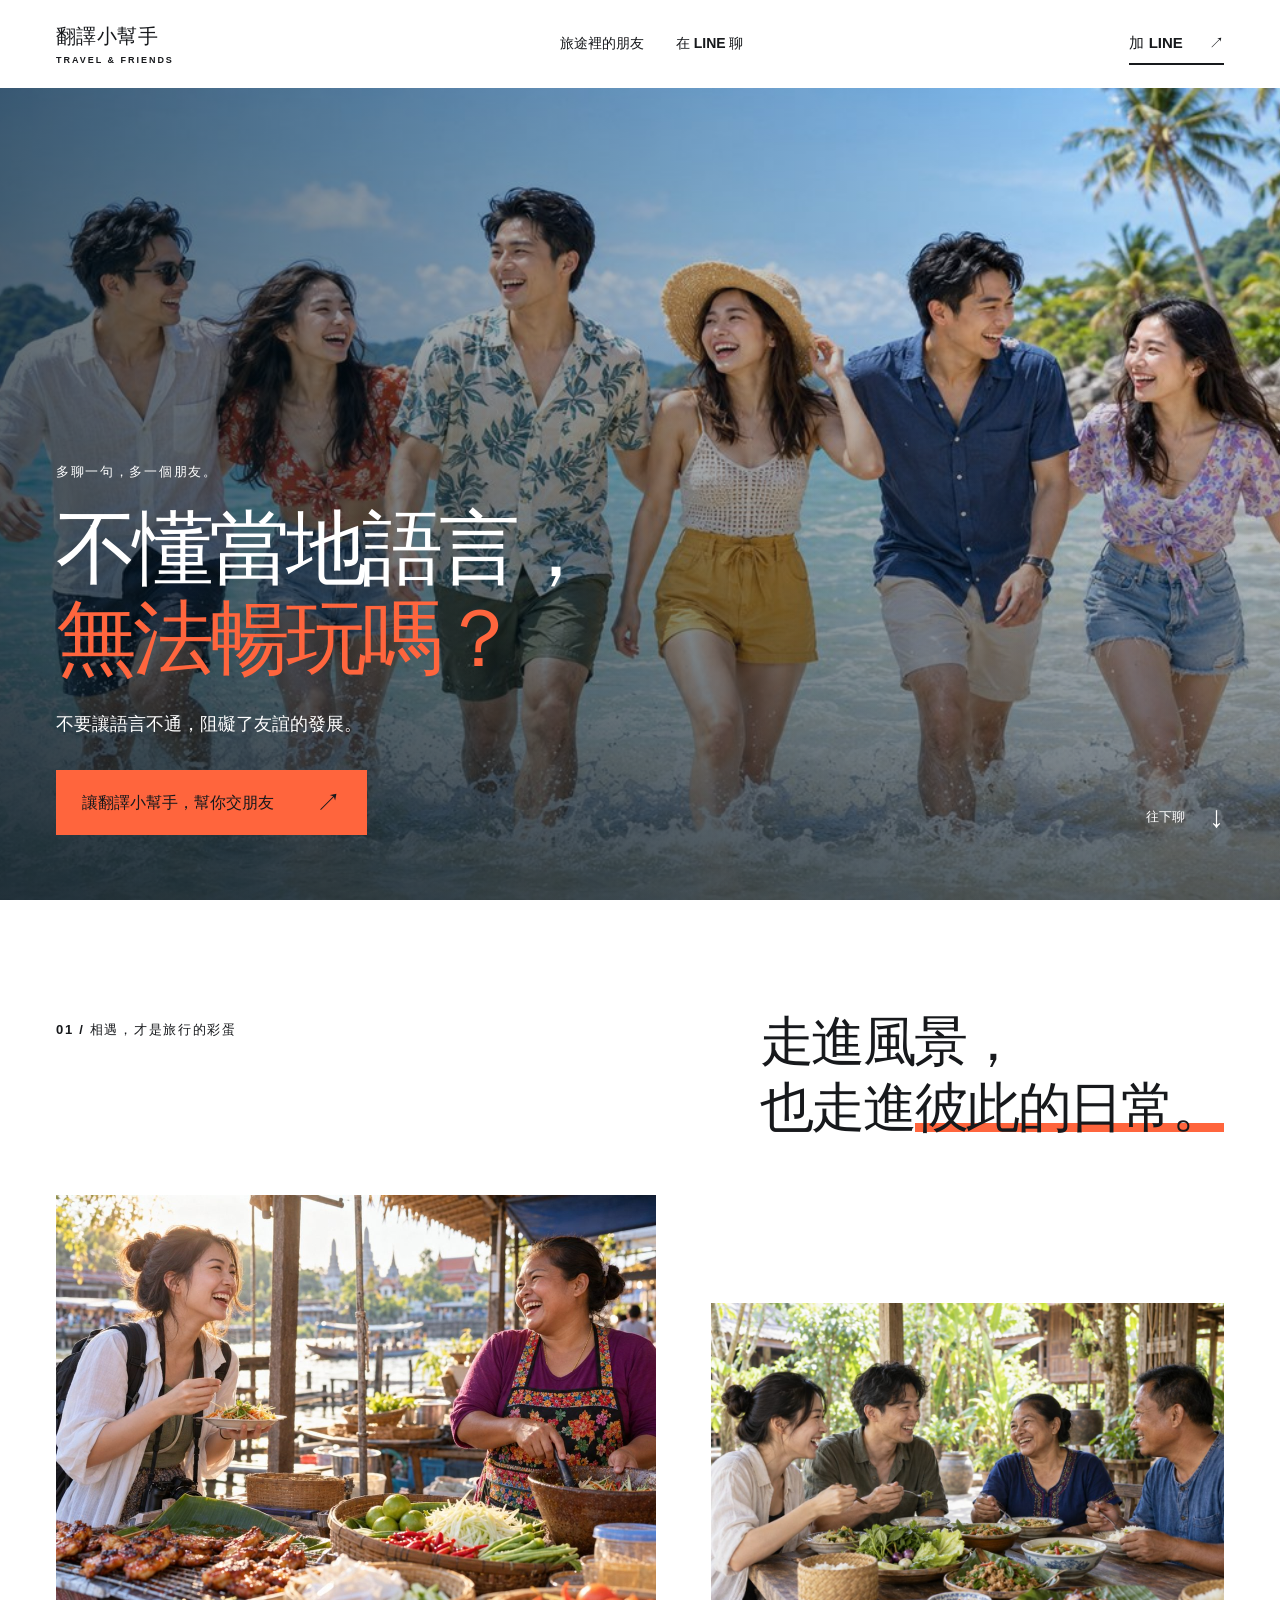
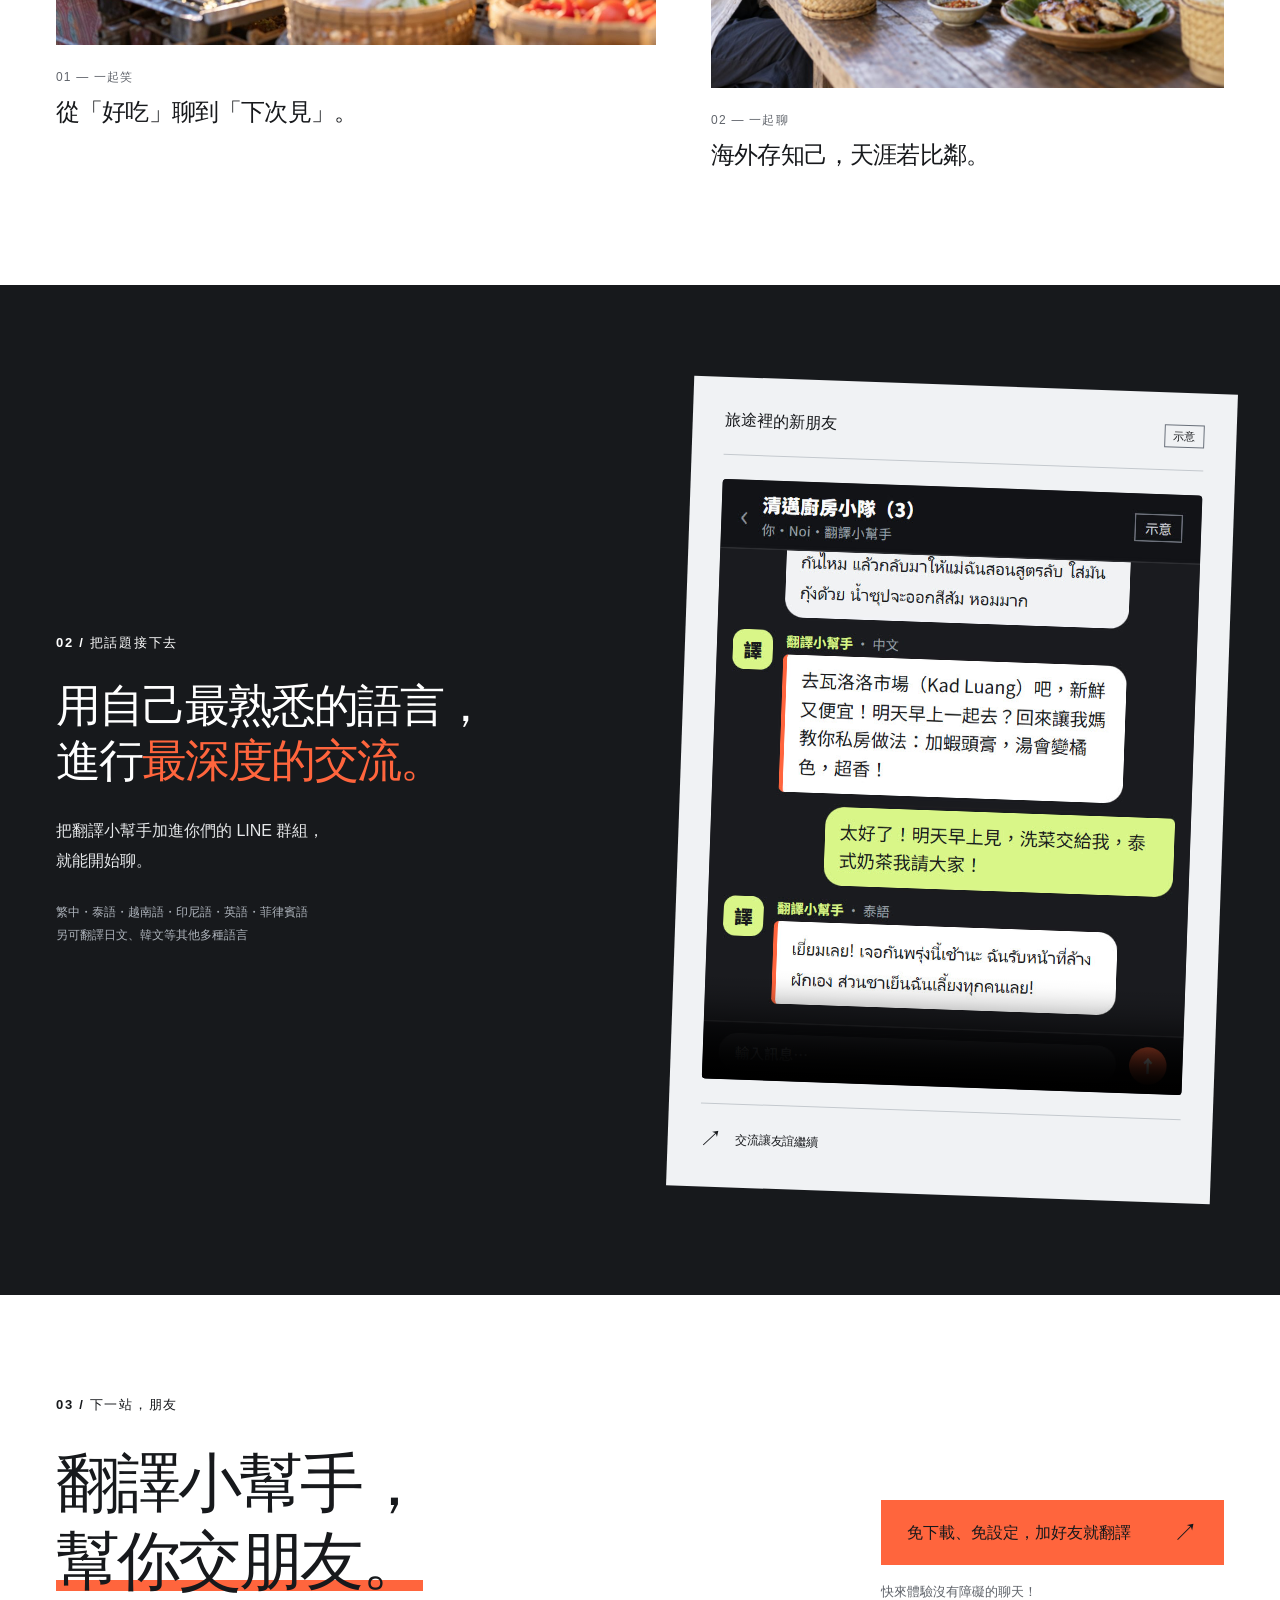
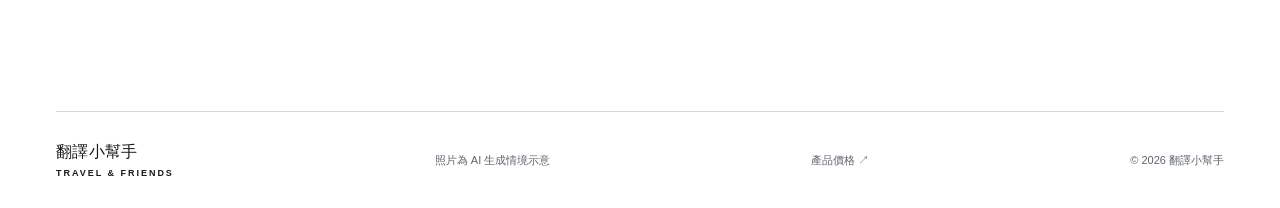
==== commit c36e000c: "旅遊頁：文案修改、第二段改為中泰料理對話影片、開放搜尋引擎收錄、加 sitemap、接 Google Ads 轉換 Co-Authored-By: Claude Opus 5.5 (1M contex" ====
--- a/index.html
+++ b/index.html
@@ -3,10 +3,10 @@
 <head>
 <meta charset="utf-8">
 <meta name="viewport" content="width=device-width, initial-scale=1">
-<meta name="description" content="不要讓語言不通，阻礙了友誼的發展。把翻譯小幫手加進你們的 LINE 群組，各說各的語言。">
-<meta name="robots" content="noindex,nofollow">
+<meta name="description" content="不要讓語言不通，阻礙了友誼的發展。把翻譯小幫手加進你們的 LINE 群組，用自己最熟悉的語言，進行最深度的交流。">
+<meta name="robots" content="index,follow,max-image-preview:large">
 <meta name="theme-color" content="#ffffff">
-<meta property="og:title" content="風景會散場，朋友不會。｜翻譯小幫手">
+<meta property="og:title" content="不懂當地語言，無法暢玩嗎？｜翻譯小幫手">
 <meta property="og:description" content="不要讓語言不通，阻礙了友誼的發展。從一個 LINE 群組，聊進彼此的生活。">
 <meta property="og:type" content="website">
 <meta property="og:locale" content="zh_TW">
@@ -17,7 +17,7 @@
 <meta property="og:image:alt" content="朋友在熱帶海邊開心踏浪，AI 生成情境示意">
 <meta name="twitter:card" content="summary_large_image">
 <link rel="canonical" href="https://triplehai.com/travel/">
-<title>風景會散場，朋友不會。｜翻譯小幫手</title>
+<title>不懂當地語言，無法暢玩嗎？｜翻譯小幫手</title>
 <link rel="stylesheet" href="style.css">
 <script src="script.js" defer></script>
 </head>
@@ -32,29 +32,28 @@
 <section class="hero" aria-labelledby="hero-title">
 <img class="hero-photo" src="images/og-travel.jpg" width="1200" height="630" alt="六位朋友在陽光下的海邊一起踏浪歡笑" fetchpriority="high">
 <div class="hero-copy"><p class="eyebrow">多聊一句，多一個朋友。</p>
-<h1 id="hero-title">風景會散場，<br>朋友<span class="accent">不會。</span></h1>
+<h1 id="hero-title">不懂當地語言，<br><span class="accent">無法暢玩嗎？</span></h1>
 <p class="hero-message">不要讓語言不通，阻礙了友誼的發展。</p>
-<a class="button line-cta" data-position="hero" href="https://lin.ee/YKSS0gW">加 LINE，開始交朋友 <span aria-hidden="true">↗</span></a></div>
+<a class="button line-cta" data-position="hero" href="https://lin.ee/YKSS0gW">讓翻譯小幫手，幫你交朋友 <span aria-hidden="true">↗</span></a></div>
 <a class="hero-scroll" href="#stories" aria-label="往下看旅途裡的朋友">往下聊 <span aria-hidden="true">↓</span></a>
 </section>
 <section class="stories wrap" id="stories" aria-labelledby="stories-title">
 <div class="section-heading reveal"><p class="eyebrow">01 / 相遇，才是旅行的彩蛋</p><h2 id="stories-title">走進風景，<br>也走進<span class="marked">彼此的日常。</span></h2></div>
 <div class="photo-stories">
 <figure class="story-photo reveal"><img src="images/market-friends.jpg" width="1200" height="900" alt="旅人與泰國攤販在食物攤旁開心聊天" loading="lazy"><figcaption><span>01 — 一起笑</span><h3>從「好吃」聊到「下次見」。</h3></figcaption></figure>
-<figure class="story-photo second reveal"><img src="images/homestay-friends.jpg" width="1200" height="900" alt="亞洲旅人與泰國民宿主人在庭院共享家常菜" loading="lazy"><figcaption><span>02 — 一起吃</span><h3>住一晚，多認識一個家。</h3></figcaption></figure>
+<figure class="story-photo second reveal"><img src="images/homestay-friends.jpg" width="1200" height="900" alt="亞洲旅人與泰國民宿主人在庭院共享家常菜" loading="lazy"><figcaption><span>02 — 一起聊</span><h3>海外存知己，天涯若比鄰。</h3></figcaption></figure>
 </div>
 </section>
 <section class="how" id="how" aria-labelledby="how-title"><div class="wrap how-layout">
-<div class="how-copy reveal"><p class="eyebrow">02 / 把話題接下去</p><h2 id="how-title">各說各的語言，<br>聊在同一個<br><span class="accent">LINE 群組。</span></h2><p>把翻譯小幫手加進你們的 LINE 群組，<br>你和朋友各說各的語言。</p><p class="languages">繁中・泰語・越南語・印尼語・英語・菲律賓語</p></div>
-<div class="conversation reveal" aria-label="中文與泰文對話示意，非實際產品截圖">
+<div class="how-copy reveal"><p class="eyebrow">02 / 把話題接下去</p><h2 id="how-title">用自己最熟悉的語言，<br>進行<span class="accent">最深度的交流。</span></h2><p>把翻譯小幫手加進你們的 LINE 群組，<br>就能開始聊。</p><p class="languages">繁中・泰語・越南語・印尼語・英語・菲律賓語<br>另可翻譯日文、韓文等其他多種語言</p></div>
+<div class="conversation reveal">
 <div class="conversation-heading"><span>旅途裡的新朋友</span><small>示意</small></div>
-<p class="chat-label">你</p><p class="bubble original">下次來，再一起吃飯吧！</p>
-<p class="chat-label translated-label">翻譯小幫手 · 泰語</p><p class="bubble translation" lang="th">ครั้งหน้ามากินข้าวด้วยกันอีกนะ!</p>
-<div class="conversation-bottom"><span aria-hidden="true">↗</span> 一句話，讓相遇有了下一次。</div>
+<video class="conversation-video" src="video/chat-food-th.mp4" poster="images/chat-food-th-poster.jpg" width="720" height="900" muted loop playsinline controls preload="metadata" aria-label="示意影片，非實際產品畫面：台灣旅人和清邁朋友 Noi 在 LINE 群組聊冬蔭功的做法，翻譯小幫手在每句下方貼出中文或泰文翻譯，最後約好明天一起去市場。"></video>
+<div class="conversation-bottom"><span aria-hidden="true">↗</span> 交流讓友誼繼續</div>
 </div></div></section>
-<section class="closing wrap reveal" aria-labelledby="closing-title"><p class="eyebrow">03 / 下一站，朋友</p><h2 id="closing-title">旅程有終點，<br>話題<span class="marked">繼續。</span></h2>
-<div class="closing-action"><a class="button line-cta" data-position="footer" href="https://lin.ee/YKSS0gW">加入翻譯小幫手 <span aria-hidden="true">↗</span></a><p>每個群組免費 50 則，先試再說</p></div></section>
+<section class="closing wrap reveal" aria-labelledby="closing-title"><p class="eyebrow">03 / 下一站，朋友</p><h2 id="closing-title">翻譯小幫手，<br><span class="marked">幫你交朋友。</span></h2>
+<div class="closing-action"><a class="button line-cta" data-position="footer" href="https://lin.ee/YKSS0gW">免下載、免設定，加好友就翻譯 <span aria-hidden="true">↗</span></a><p>快來體驗沒有障礙的聊天！</p></div></section>
 </main>
-<footer class="footer wrap"><a class="brand" href="#">翻譯小幫手<span>TRAVEL & FRIENDS</span></a><p>照片為 AI 生成情境示意</p><a href="https://triplehai.com/translator/">產品官網 ↗</a><small>© 2026 翻譯小幫手</small></footer>
+<footer class="footer wrap"><a class="brand" href="#">翻譯小幫手<span>TRAVEL & FRIENDS</span></a><p>照片為 AI 生成情境示意</p><a href="https://triplehai.com/translator/pricing.html">產品價格 ↗</a><small>© 2026 翻譯小幫手</small></footer>
 </body>
 </html>
--- a/style.css
+++ b/style.css
@@ -1,7 +1,7 @@
 :root{--ink:#17191c;--orange:#ff653d;--muted:#60646b;font-family:"Noto Sans TC","Microsoft JhengHei",sans-serif;color:var(--ink);background:#fff;font-synthesis:none}
-*{box-sizing:border-box}html{scroll-behavior:smooth;scroll-padding-top:24px}body{margin:0}a{color:inherit;text-decoration:none}img{display:block;width:100%;height:auto}h1,h2,h3,p,figure{margin:0}a:focus-visible{outline:3px solid #165bea;outline-offset:6px}.wrap{width:min(1280px,calc(100% - 112px));margin-inline:auto}.skip{position:fixed;top:8px;left:8px;padding:12px;background:white;z-index:10;transform:translateY(-150%)}.skip:focus{transform:none}.header{height:88px;display:flex;align-items:center;justify-content:space-between;padding:0 56px;gap:24px}.brand{font-size:20px;font-weight:800;letter-spacing:.02em;flex-shrink:0}.brand span{display:block;font-size:9px;letter-spacing:.22em;margin-top:5px}.header nav{display:flex;gap:32px;font-size:14px;font-weight:700}.header nav a:hover,.footer>a:last-of-type:hover{text-decoration:underline;text-underline-offset:5px}.header-cta{border-bottom:2px solid var(--ink);padding:10px 0;font-size:15px;font-weight:800;white-space:nowrap}.header-cta span{margin-left:22px}.hero{position:relative;min-height:680px;height:calc(100svh - 88px);max-height:920px;background:#183e53;color:white;isolation:isolate;display:flex;align-items:flex-end}.hero-photo{position:absolute;inset:0;height:100%;object-fit:cover;object-position:center;z-index:-2}.hero:after{content:"";position:absolute;inset:0;z-index:-1;background:linear-gradient(90deg,rgba(3,19,29,.62),rgba(3,19,29,.05) 85%),linear-gradient(0deg,rgba(3,19,29,.65),transparent 70%)}.hero-copy{padding:65px 56px;width:100%}.eyebrow{font-size:13px;letter-spacing:.13em;font-weight:700;line-height:1.6}.hero h1{font-size:clamp(58px,6.3vw,96px);line-height:1.12;letter-spacing:-.055em;margin:20px 0 24px;font-weight:900}.accent{color:var(--orange)}.hero-message{font-size:18px;line-height:1.8;margin-bottom:30px}.button{display:inline-flex;justify-content:space-between;align-items:center;gap:42px;background:var(--orange);color:var(--ink);font-size:16px;font-weight:800;line-height:1.5;padding:20px 26px;transition:background .2s,transform .2s}.button:hover{background:#ff805e;transform:translateY(-3px)}.button span{font-size:25px;line-height:1}.hero-scroll{position:absolute;right:56px;bottom:66px;display:flex;gap:24px;font-size:13px;align-items:center}.hero-scroll span{font-size:30px}.stories{padding-block:108px 112px}.section-heading{display:flex;justify-content:space-between;gap:35px;align-items:flex-start;margin-bottom:55px}.section-heading .eyebrow{padding-top:12px}h2{font-size:clamp(36px,4.2vw,64px);letter-spacing:-.045em;line-height:1.23;font-weight:900}.marked{background:linear-gradient(transparent 76%,var(--orange) 76%,var(--orange) 92%,transparent 92%)}.photo-stories{display:grid;grid-template-columns:1.17fr 1fr;gap:55px;align-items:start}.story-photo img{aspect-ratio:4/3;object-fit:cover}.story-photo.second{margin-top:108px}.story-photo figcaption{padding-top:22px}.story-photo figcaption span{font-size:12px;letter-spacing:.1em;color:var(--muted)}h3{font-size:24px;line-height:1.5;margin-top:8px;letter-spacing:-.035em}.how{background:var(--ink);color:white;padding-block:100px}.how-layout{display:grid;grid-template-columns:1fr 1fr;gap:80px;align-items:center}.how h2{margin:24px 0 28px;font-size:clamp(34px,3.5vw,52px)}.how-copy>p:not(.eyebrow){font-size:16px;line-height:1.9;color:#e5e7e9}.how-copy .languages{font-size:12px!important;margin-top:25px;max-width:360px;color:#afb5bd!important}.conversation{background:#f0f2f4;color:var(--ink);padding:32px;transform:rotate(2deg)}.conversation-heading{display:flex;justify-content:space-between;align-items:center;border-bottom:1px solid #c4c9ce;padding-bottom:22px;font-weight:800;gap:16px}.conversation-heading small{font-size:11px;font-weight:400;border:1px solid #6a717b;padding:3px 8px;white-space:nowrap}.chat-label{font-size:12px;margin:28px 0 9px;text-align:right;color:#565c63}.bubble{padding:17px 20px;line-height:1.8;font-size:16px}.original{background:#d9f788;margin-left:25px}.translated-label{text-align:left}.translation{background:white;margin-right:18px;overflow-wrap:anywhere}.conversation-bottom{border-top:1px solid #c4c9ce;margin-top:40px;padding-top:20px;font-size:12px;display:flex;align-items:center;gap:12px}.conversation-bottom span{font-size:23px}.closing{padding-block:100px 110px;display:grid;grid-template-columns:1fr 1fr;gap:28px 60px;align-items:end}.closing>.eyebrow{grid-column:1/-1}.closing h2{font-size:clamp(48px,5vw,76px)}.closing-action{justify-self:end}.closing-action p{font-size:13px;color:var(--muted);margin-top:18px}.footer{padding-block:30px;border-top:1px solid #d5d7db;display:flex;justify-content:space-between;align-items:center;gap:24px}.footer .brand{font-size:16px}.footer p,.footer>a:not(.brand),.footer small{font-size:11px;color:var(--muted)}
+*{box-sizing:border-box}html{scroll-behavior:smooth;scroll-padding-top:24px}body{margin:0}a{color:inherit;text-decoration:none}img{display:block;width:100%;height:auto}h1,h2,h3,p,figure{margin:0}a:focus-visible{outline:3px solid #165bea;outline-offset:6px}.wrap{width:min(1280px,calc(100% - 112px));margin-inline:auto}.skip{position:fixed;top:8px;left:8px;padding:12px;background:white;z-index:10;transform:translateY(-150%)}.skip:focus{transform:none}.header{height:88px;display:flex;align-items:center;justify-content:space-between;padding:0 56px;gap:24px}.brand{font-size:20px;font-weight:800;letter-spacing:.02em;flex-shrink:0}.brand span{display:block;font-size:9px;letter-spacing:.22em;margin-top:5px}.header nav{display:flex;gap:32px;font-size:14px;font-weight:700}.header nav a:hover,.footer>a:last-of-type:hover{text-decoration:underline;text-underline-offset:5px}.header-cta{border-bottom:2px solid var(--ink);padding:10px 0;font-size:15px;font-weight:800;white-space:nowrap}.header-cta span{margin-left:22px}.hero{position:relative;min-height:680px;height:calc(100svh - 88px);max-height:920px;background:#183e53;color:white;isolation:isolate;display:flex;align-items:flex-end}.hero-photo{position:absolute;inset:0;height:100%;object-fit:cover;object-position:center;z-index:-2}.hero:after{content:"";position:absolute;inset:0;z-index:-1;background:linear-gradient(90deg,rgba(3,19,29,.62),rgba(3,19,29,.05) 85%),linear-gradient(0deg,rgba(3,19,29,.65),transparent 70%)}.hero-copy{padding:65px 56px;width:100%}.eyebrow{font-size:13px;letter-spacing:.13em;font-weight:700;line-height:1.6}.hero h1{font-size:clamp(58px,6.3vw,96px);line-height:1.12;letter-spacing:-.055em;margin:20px 0 24px;font-weight:900}.accent{color:var(--orange)}.hero-message{font-size:18px;line-height:1.8;margin-bottom:30px}.button{display:inline-flex;justify-content:space-between;align-items:center;gap:42px;background:var(--orange);color:var(--ink);font-size:16px;font-weight:800;line-height:1.5;padding:20px 26px;transition:background .2s,transform .2s}.button:hover{background:#ff805e;transform:translateY(-3px)}.button span{font-size:25px;line-height:1}.hero-scroll{position:absolute;right:56px;bottom:66px;display:flex;gap:24px;font-size:13px;align-items:center}.hero-scroll span{font-size:30px}.stories{padding-block:108px 112px}.section-heading{display:flex;justify-content:space-between;gap:35px;align-items:flex-start;margin-bottom:55px}.section-heading .eyebrow{padding-top:12px}h2{font-size:clamp(36px,4.2vw,64px);letter-spacing:-.045em;line-height:1.23;font-weight:900}.marked{background:linear-gradient(transparent 76%,var(--orange) 76%,var(--orange) 92%,transparent 92%)}.photo-stories{display:grid;grid-template-columns:1.17fr 1fr;gap:55px;align-items:start}.story-photo img{aspect-ratio:4/3;object-fit:cover}.story-photo.second{margin-top:108px}.story-photo figcaption{padding-top:22px}.story-photo figcaption span{font-size:12px;letter-spacing:.1em;color:var(--muted)}h3{font-size:24px;line-height:1.5;margin-top:8px;letter-spacing:-.035em}.how{background:var(--ink);color:white;padding-block:100px}.how-layout{display:grid;grid-template-columns:1fr 1fr;gap:80px;align-items:center}.how h2{margin:24px 0 28px;font-size:clamp(34px,3.5vw,52px)}.how-copy>p:not(.eyebrow){font-size:16px;line-height:1.9;color:#e5e7e9}.how-copy .languages{font-size:12px!important;margin-top:25px;max-width:360px;color:#afb5bd!important}.conversation{background:#f0f2f4;color:var(--ink);padding:32px;transform:rotate(2deg)}.conversation-heading{display:flex;justify-content:space-between;align-items:center;border-bottom:1px solid #c4c9ce;padding-bottom:22px;font-weight:800;gap:16px}.conversation-heading small{font-size:11px;font-weight:400;border:1px solid #6a717b;padding:3px 8px;white-space:nowrap}.conversation-video{display:block;width:100%;height:auto;aspect-ratio:4/5;margin-top:24px;background:#1a1b1f;border-radius:4px}.conversation-bottom{border-top:1px solid #c4c9ce;margin-top:24px;padding-top:20px;font-size:12px;display:flex;align-items:center;gap:12px}.conversation-bottom span{font-size:23px}.closing{padding-block:100px 110px;display:grid;grid-template-columns:1fr 1fr;gap:28px 60px;align-items:end}.closing>.eyebrow{grid-column:1/-1}.closing h2{font-size:clamp(48px,5vw,76px)}.closing-action{justify-self:end}.closing-action p{font-size:13px;color:var(--muted);margin-top:18px}.footer{padding-block:30px;border-top:1px solid #d5d7db;display:flex;justify-content:space-between;align-items:center;gap:24px}.footer .brand{font-size:16px}.footer p,.footer>a:not(.brand),.footer small{font-size:11px;color:var(--muted)}
 @media(prefers-reduced-motion:no-preference){.reveal.is-ready{opacity:0;translate:0 24px;transition:opacity .65s ease,translate .65s ease}.reveal.is-ready.is-visible{opacity:1;translate:0 0}}
 @media(min-width:1600px){.hero-copy{padding-left:max(56px,calc((100% - 1280px)/2))}}
 @media(max-width:900px){.wrap{width:calc(100% - 64px)}.header{padding-inline:32px}.hero-copy{padding-inline:32px}.hero-scroll{right:32px}.photo-stories{gap:28px}.section-heading{display:block}.section-heading h2{margin-top:24px}.how-layout{gap:35px}.conversation{padding:24px;transform:none}.footer{flex-wrap:wrap}.closing{gap:24px}}
-@media(max-width:600px){html{scroll-padding-top:16px}.wrap{width:calc(100% - 40px)}.header{height:74px;padding-inline:20px;gap:12px}.brand{font-size:17px}.brand span{font-size:8px;letter-spacing:.17em}.header nav{display:none}.header-cta{font-size:13px}.header-cta span{margin-left:12px}.hero{height:auto;min-height:0;display:block;background:var(--ink)}.hero-photo{position:relative;height:auto;aspect-ratio:1200/630;object-fit:contain;z-index:0}.hero:after{display:none}.hero-copy{padding:30px 20px 36px}.eyebrow{font-size:11px}.hero h1{font-size:clamp(43px,11.7vw,65px);margin:14px 0 18px;line-height:1.18}.hero-message{font-size:14px;max-width:310px;line-height:1.8;margin-bottom:24px}.button{padding:17px 21px;font-size:14px;gap:28px}.hero-scroll{display:none}.stories{padding-block:60px}.section-heading{margin-bottom:28px}.section-heading h2{margin-top:18px;font-size:clamp(31px,8.3vw,43px)}.photo-stories{display:block}.story-photo{width:94%}.story-photo.second{margin-top:36px;margin-left:auto;width:88%}.story-photo figcaption{padding-top:15px}.story-photo figcaption span{font-size:10px}h3{font-size:19px;margin-top:5px}.how{padding-block:54px}.how-layout{display:block}.how h2{font-size:clamp(32px,8.7vw,44px);margin:18px 0 22px}.how-copy>p:not(.eyebrow){font-size:14px}.how-copy .languages{font-size:11px!important;margin-top:18px}.conversation{margin-top:34px;padding:23px 19px}.conversation-heading{font-size:14px;padding-bottom:18px}.bubble{font-size:14px;padding:14px}.chat-label{margin-top:22px}.original{margin-left:14px}.translation{margin-right:10px}.conversation-bottom{margin-top:28px;font-size:11px}.closing{display:block;padding-block:60px}.closing h2{font-size:clamp(43px,11.8vw,60px);margin:20px 0 30px}.closing-action p{font-size:12px}.footer{gap:22px 14px;display:grid;grid-template-columns:1fr auto;padding-block:26px}.footer p{grid-column:1/-1;grid-row:2}.footer small{grid-column:1/-1}.footer>a:not(.brand){grid-column:2;grid-row:1}}
+@media(max-width:600px){html{scroll-padding-top:16px}.wrap{width:calc(100% - 40px)}.header{height:74px;padding-inline:20px;gap:12px}.brand{font-size:17px}.brand span{font-size:8px;letter-spacing:.17em}.header nav{display:none}.header-cta{font-size:13px}.header-cta span{margin-left:12px}.hero{height:auto;min-height:0;display:block;background:var(--ink)}.hero-photo{position:relative;height:auto;aspect-ratio:1200/630;object-fit:contain;z-index:0}.hero:after{display:none}.hero-copy{padding:30px 20px 36px}.eyebrow{font-size:11px}.hero h1{font-size:clamp(43px,11.7vw,65px);margin:14px 0 18px;line-height:1.18}.hero-message{font-size:14px;max-width:310px;line-height:1.8;margin-bottom:24px}.button{padding:17px 21px;font-size:14px;gap:28px}.hero-scroll{display:none}.stories{padding-block:60px}.section-heading{margin-bottom:28px}.section-heading h2{margin-top:18px;font-size:clamp(31px,8.3vw,43px)}.photo-stories{display:block}.story-photo{width:94%}.story-photo.second{margin-top:36px;margin-left:auto;width:88%}.story-photo figcaption{padding-top:15px}.story-photo figcaption span{font-size:10px}h3{font-size:19px;margin-top:5px}.how{padding-block:54px}.how-layout{display:block}.how h2{font-size:clamp(32px,8.7vw,44px);margin:18px 0 22px}.how-copy>p:not(.eyebrow){font-size:14px}.how-copy .languages{font-size:11px!important;margin-top:18px}.conversation{margin-top:34px;padding:18px 12px}.conversation-heading{font-size:14px;padding-bottom:14px;padding-inline:4px}.conversation-video{margin-top:14px}.conversation-bottom{margin-top:16px;padding-top:14px;padding-inline:4px;font-size:11px}.closing{display:block;padding-block:60px}.closing h2{font-size:clamp(43px,11.8vw,60px);margin:20px 0 30px}.closing-action p{font-size:12px}.footer{gap:22px 14px;display:grid;grid-template-columns:1fr auto;padding-block:26px}.footer p{grid-column:1/-1;grid-row:2}.footer small{grid-column:1/-1}.footer>a:not(.brand){grid-column:2;grid-row:1}}
 @media(prefers-reduced-motion:reduce){html{scroll-behavior:auto}*,*:before,*:after{animation:none!important;transition:none!important}.button:hover{transform:none}}
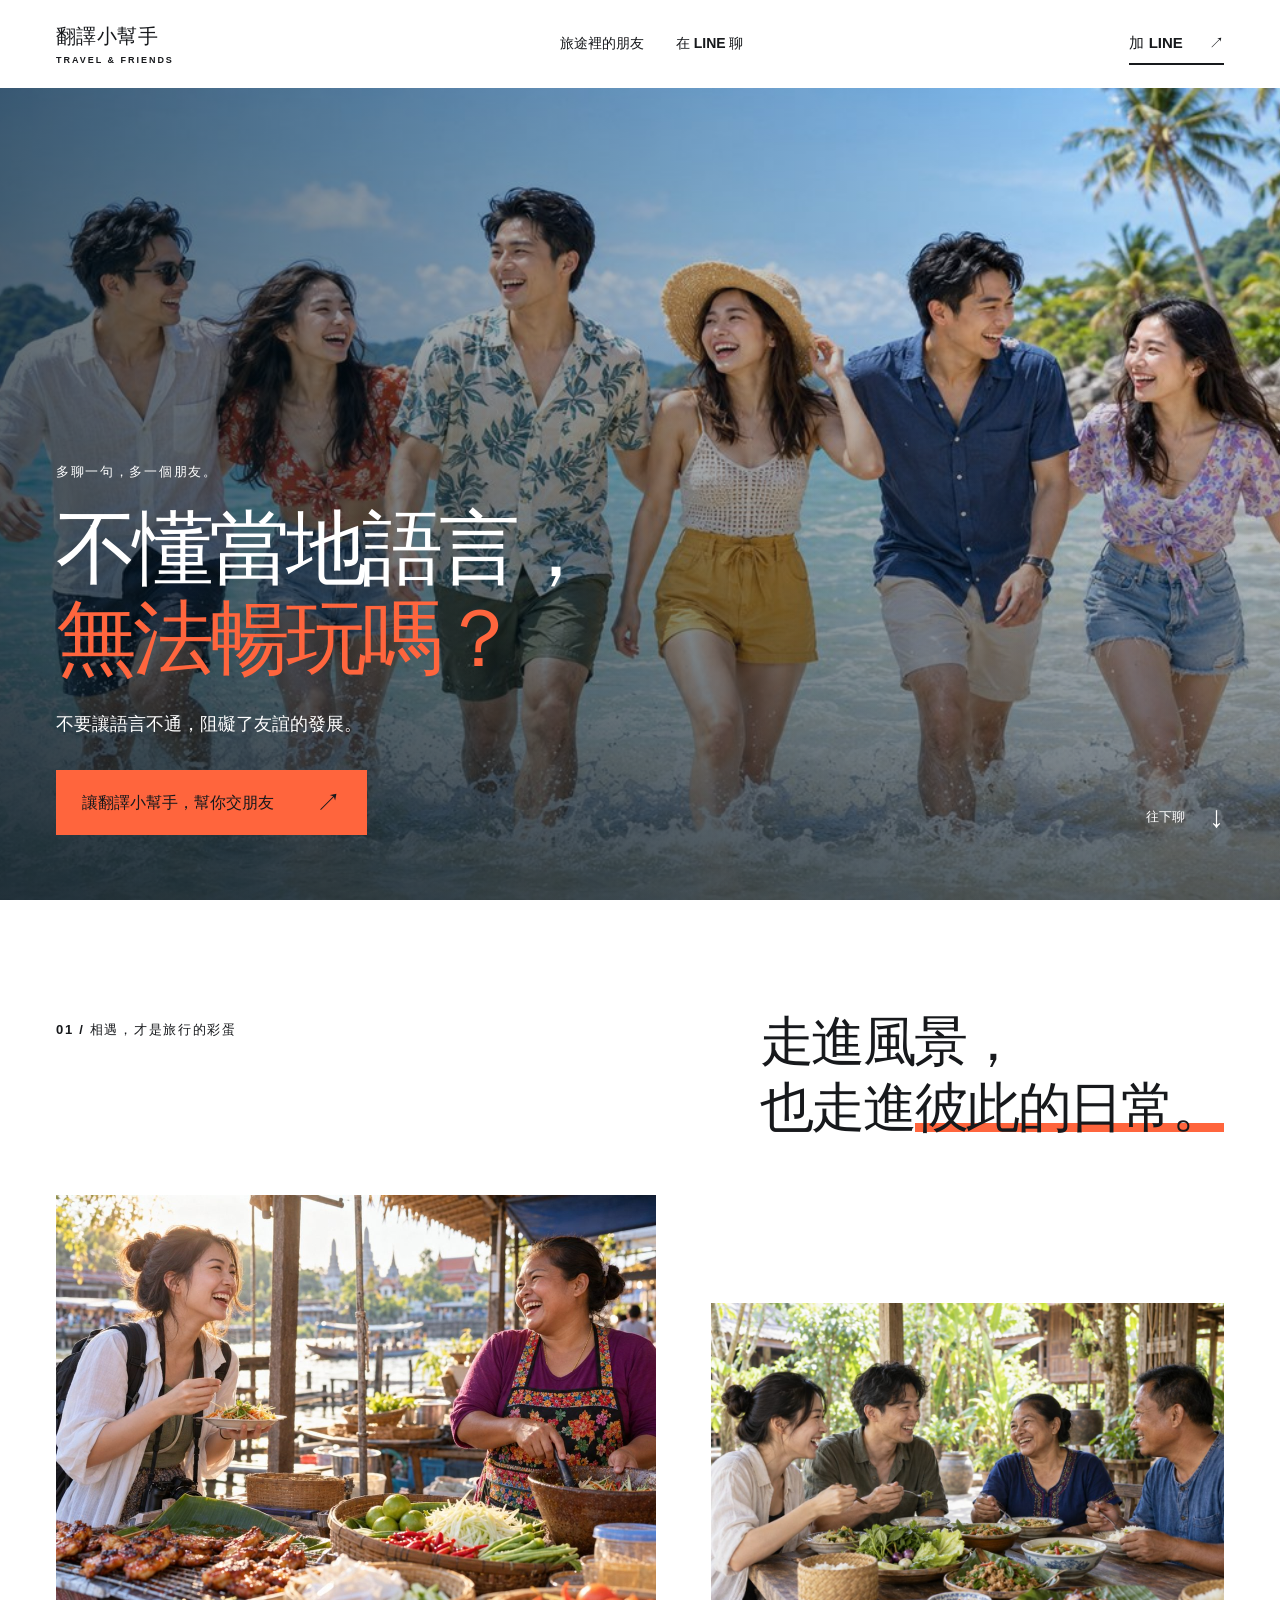
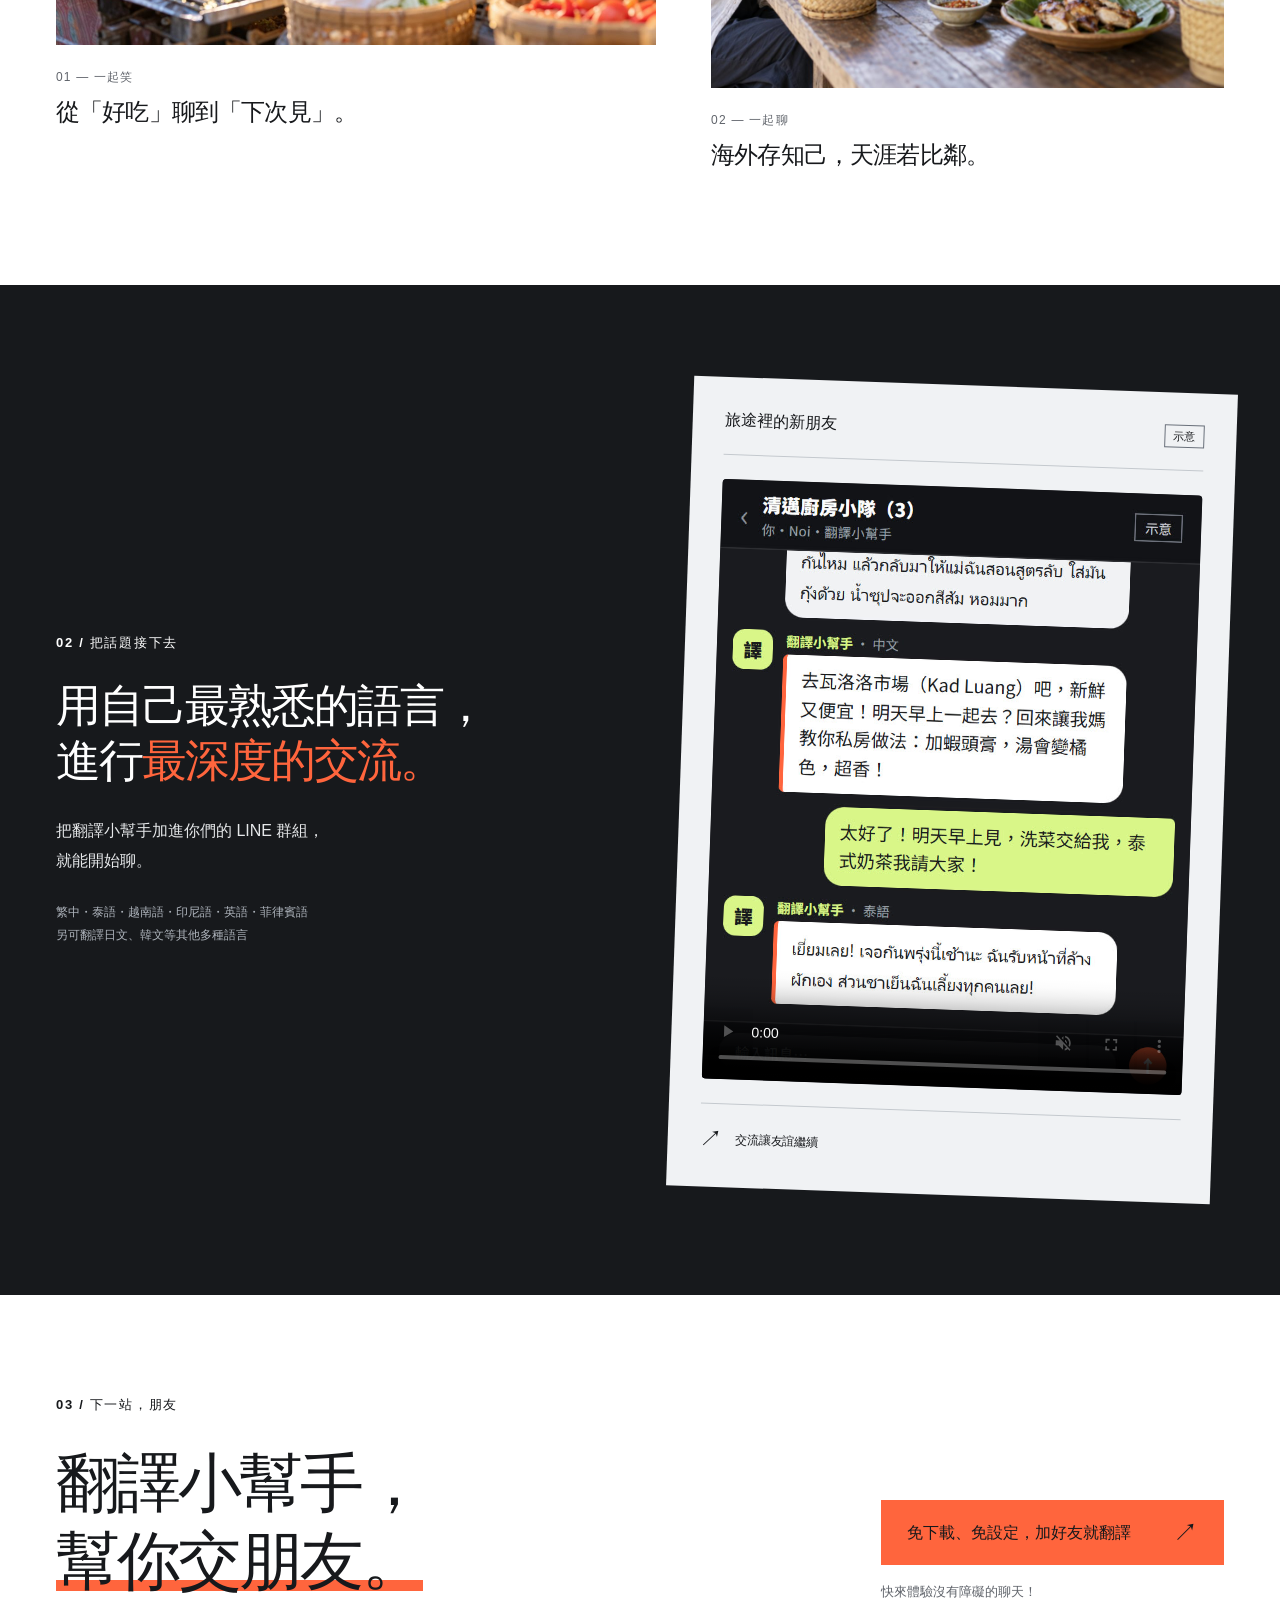
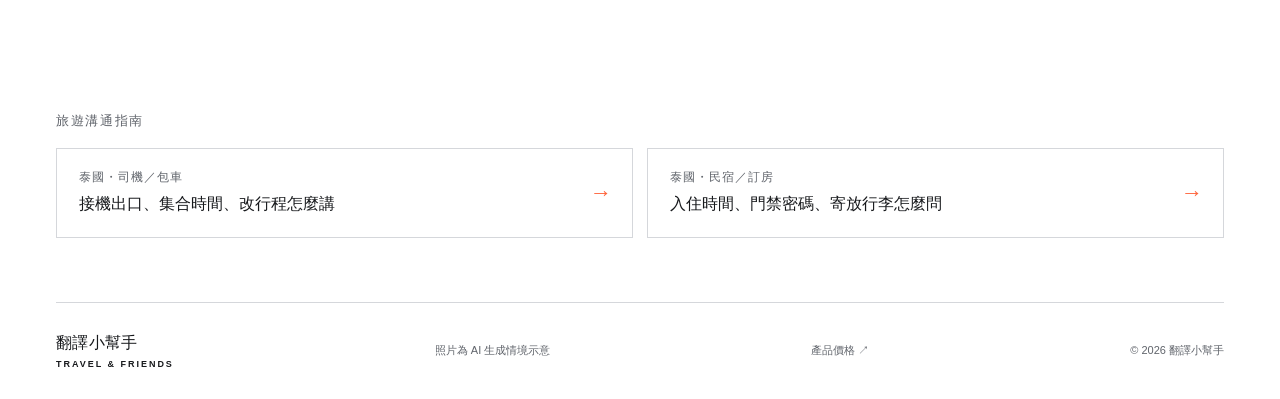
==== commit 7564b181: "旅遊頁：新增泰國司機包車、泰國民宿訂房兩篇溝通指南，首頁加指南入口，更新 sitemap Co-Authored-By: Claude Opus 5.5 (1M context) <noreply@a" ====
--- a/index.html
+++ b/index.html
@@ -53,6 +53,8 @@
 </div></div></section>
 <section class="closing wrap reveal" aria-labelledby="closing-title"><p class="eyebrow">03 / 下一站，朋友</p><h2 id="closing-title">翻譯小幫手，<br><span class="marked">幫你交朋友。</span></h2>
 <div class="closing-action"><a class="button line-cta" data-position="footer" href="https://lin.ee/YKSS0gW">免下載、免設定，加好友就翻譯 <span aria-hidden="true">↗</span></a><p>快來體驗沒有障礙的聊天！</p></div></section>
+<section class="travel-guides wrap" aria-labelledby="guides-title"><h2 id="guides-title" class="eyebrow">旅遊溝通指南</h2>
+<div class="travel-guides-list"><a href="thailand-driver/"><span>泰國・司機／包車</span><strong>接機出口、集合時間、改行程怎麼講</strong><b aria-hidden="true">→</b></a><a href="thailand-stay/"><span>泰國・民宿／訂房</span><strong>入住時間、門禁密碼、寄放行李怎麼問</strong><b aria-hidden="true">→</b></a></div></section>
 </main>
 <footer class="footer wrap"><a class="brand" href="#">翻譯小幫手<span>TRAVEL & FRIENDS</span></a><p>照片為 AI 生成情境示意</p><a href="https://triplehai.com/translator/pricing.html">產品價格 ↗</a><small>© 2026 翻譯小幫手</small></footer>
 </body>
--- a/style.css
+++ b/style.css
@@ -5,3 +5,6 @@
 @media(max-width:900px){.wrap{width:calc(100% - 64px)}.header{padding-inline:32px}.hero-copy{padding-inline:32px}.hero-scroll{right:32px}.photo-stories{gap:28px}.section-heading{display:block}.section-heading h2{margin-top:24px}.how-layout{gap:35px}.conversation{padding:24px;transform:none}.footer{flex-wrap:wrap}.closing{gap:24px}}
 @media(max-width:600px){html{scroll-padding-top:16px}.wrap{width:calc(100% - 40px)}.header{height:74px;padding-inline:20px;gap:12px}.brand{font-size:17px}.brand span{font-size:8px;letter-spacing:.17em}.header nav{display:none}.header-cta{font-size:13px}.header-cta span{margin-left:12px}.hero{height:auto;min-height:0;display:block;background:var(--ink)}.hero-photo{position:relative;height:auto;aspect-ratio:1200/630;object-fit:contain;z-index:0}.hero:after{display:none}.hero-copy{padding:30px 20px 36px}.eyebrow{font-size:11px}.hero h1{font-size:clamp(43px,11.7vw,65px);margin:14px 0 18px;line-height:1.18}.hero-message{font-size:14px;max-width:310px;line-height:1.8;margin-bottom:24px}.button{padding:17px 21px;font-size:14px;gap:28px}.hero-scroll{display:none}.stories{padding-block:60px}.section-heading{margin-bottom:28px}.section-heading h2{margin-top:18px;font-size:clamp(31px,8.3vw,43px)}.photo-stories{display:block}.story-photo{width:94%}.story-photo.second{margin-top:36px;margin-left:auto;width:88%}.story-photo figcaption{padding-top:15px}.story-photo figcaption span{font-size:10px}h3{font-size:19px;margin-top:5px}.how{padding-block:54px}.how-layout{display:block}.how h2{font-size:clamp(32px,8.7vw,44px);margin:18px 0 22px}.how-copy>p:not(.eyebrow){font-size:14px}.how-copy .languages{font-size:11px!important;margin-top:18px}.conversation{margin-top:34px;padding:18px 12px}.conversation-heading{font-size:14px;padding-bottom:14px;padding-inline:4px}.conversation-video{margin-top:14px}.conversation-bottom{margin-top:16px;padding-top:14px;padding-inline:4px;font-size:11px}.closing{display:block;padding-block:60px}.closing h2{font-size:clamp(43px,11.8vw,60px);margin:20px 0 30px}.closing-action p{font-size:12px}.footer{gap:22px 14px;display:grid;grid-template-columns:1fr auto;padding-block:26px}.footer p{grid-column:1/-1;grid-row:2}.footer small{grid-column:1/-1}.footer>a:not(.brand){grid-column:2;grid-row:1}}
 @media(prefers-reduced-motion:reduce){html{scroll-behavior:auto}*,*:before,*:after{animation:none!important;transition:none!important}.button:hover{transform:none}}
+/* 旅遊溝通指南入口（首頁 03 段之後，低調連結卡） */
+.travel-guides{padding-block:0 64px}.travel-guides h2.eyebrow{font-size:13px;letter-spacing:.13em;line-height:1.6;font-weight:700;color:var(--muted);margin-bottom:16px}.travel-guides-list{display:grid;grid-template-columns:1fr 1fr;gap:14px}.travel-guides-list a{position:relative;display:block;border:1px solid #d5d7db;padding:20px 52px 20px 22px;transition:border-color .2s,background .2s}.travel-guides-list a:hover{border-color:var(--ink);background:#f7f8f9}.travel-guides-list span{display:block;font-size:12px;letter-spacing:.08em;color:var(--muted);margin-bottom:6px}.travel-guides-list strong{font-size:16px;line-height:1.55}.travel-guides-list b{position:absolute;right:20px;top:50%;translate:0 -50%;font-size:22px;color:var(--orange)}
+@media(max-width:600px){.travel-guides{padding-block:0 44px}.travel-guides-list{grid-template-columns:1fr}.travel-guides-list strong{font-size:15px}}
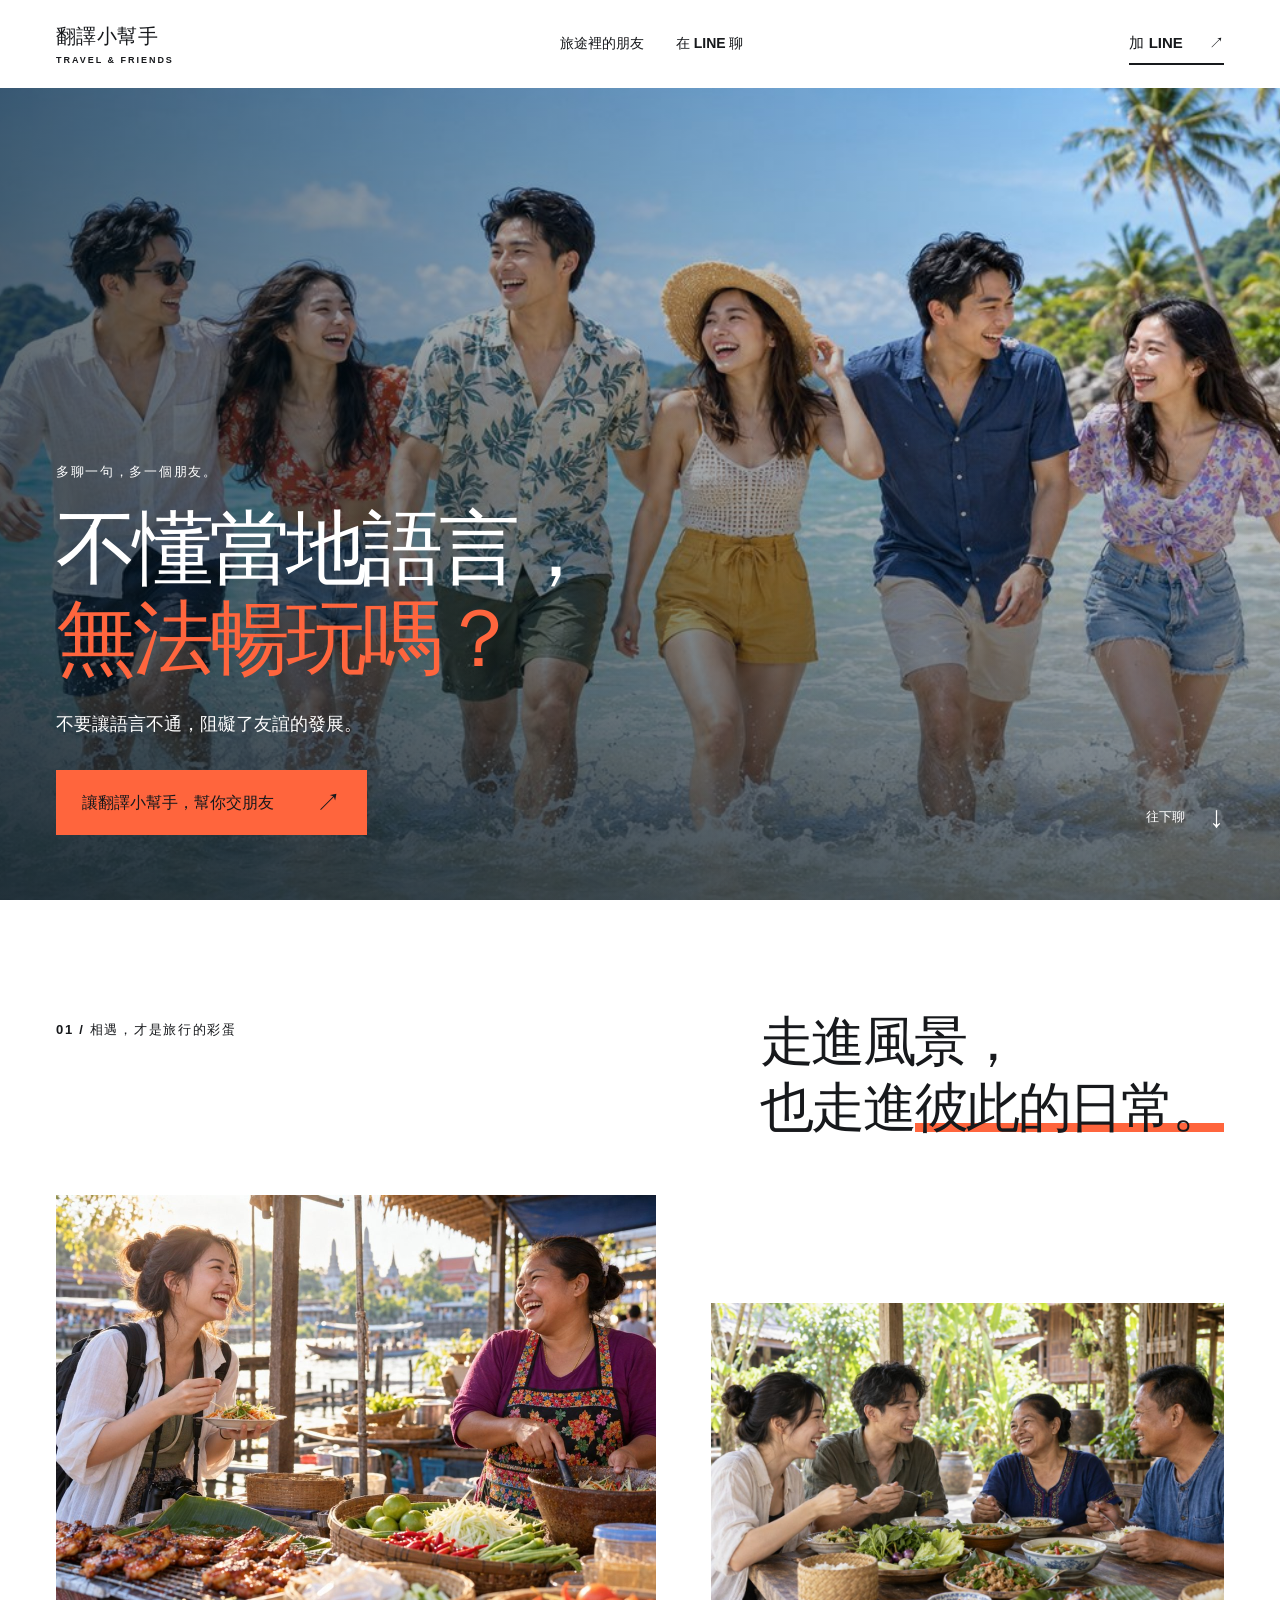
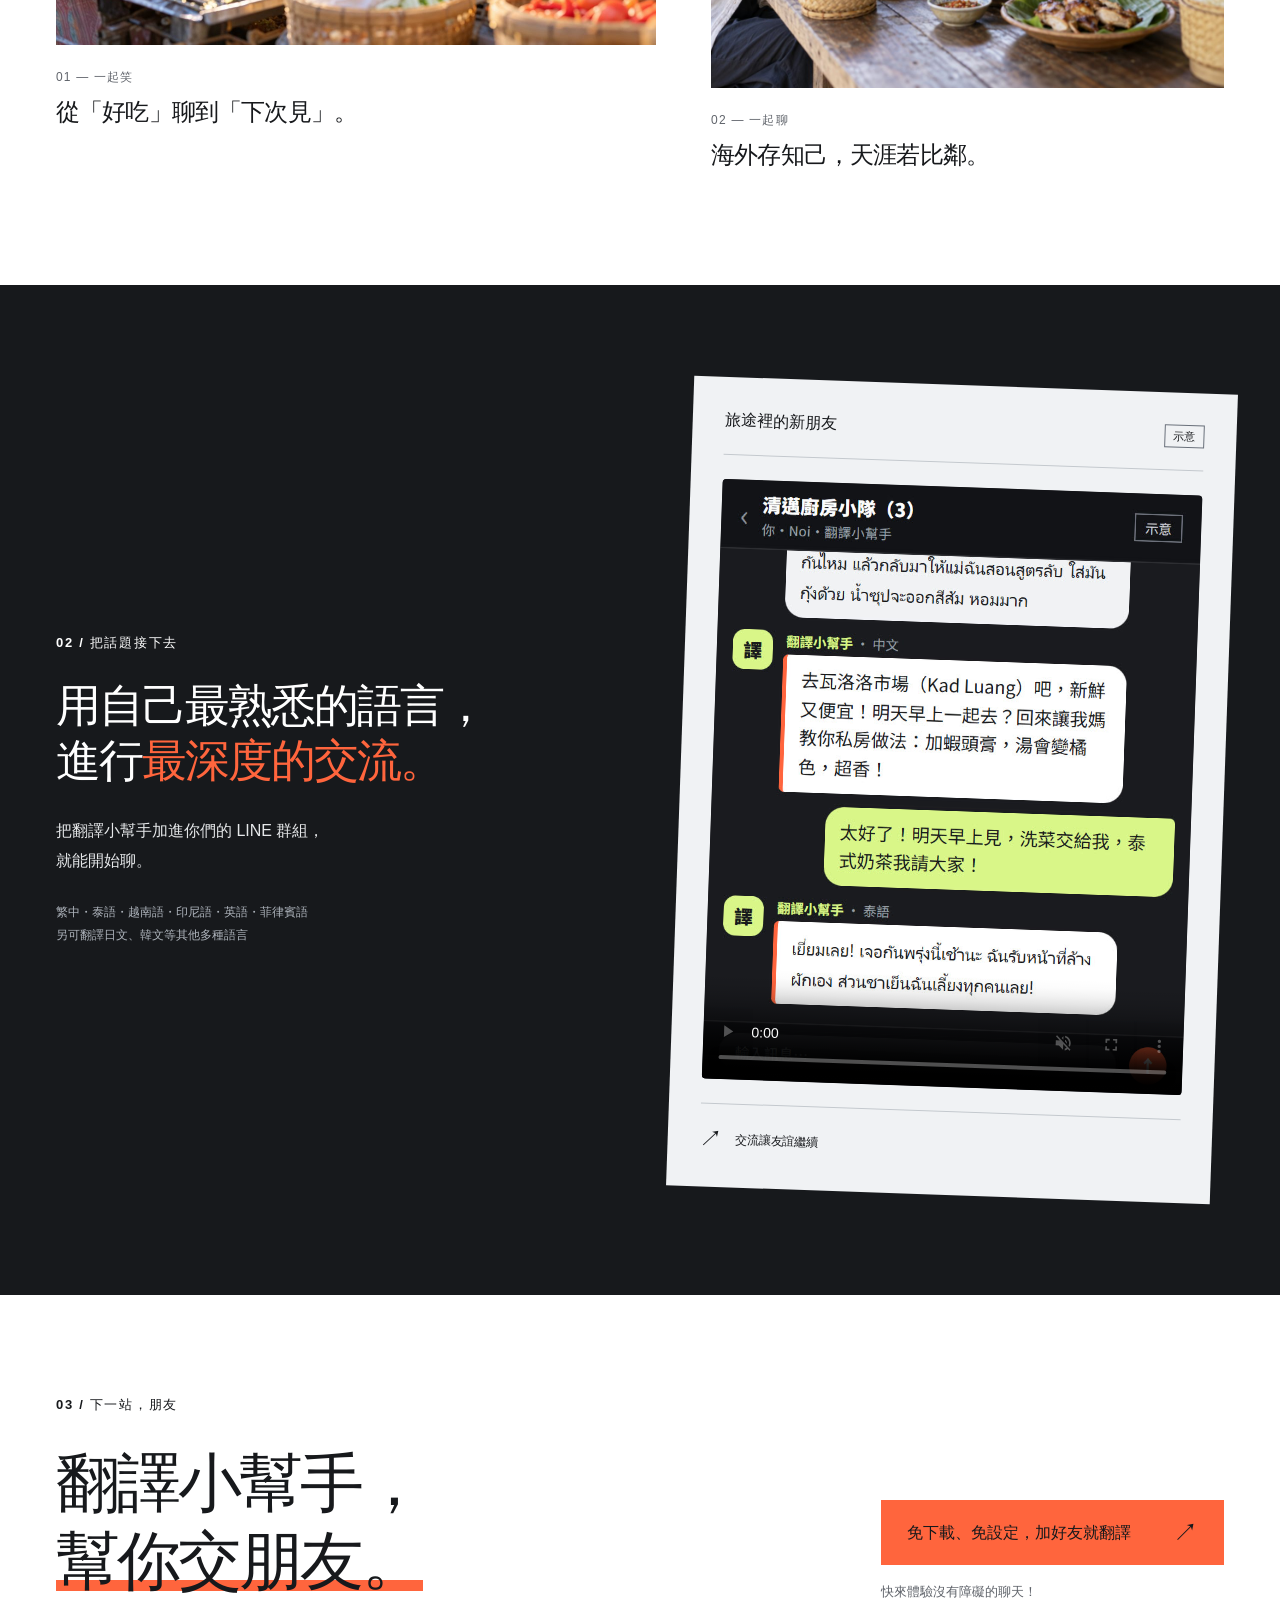
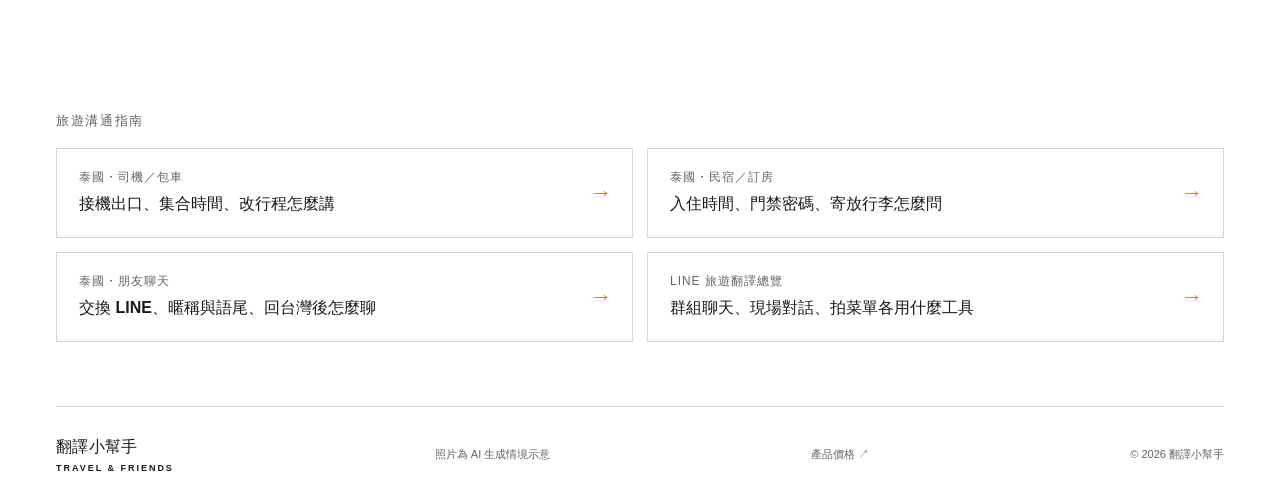
==== commit 710c27ce: "旅遊頁：新增泰國朋友聊天、LINE 旅遊翻譯總覽兩篇指南，首頁指南區塊擴為 4 張卡，司機／民宿篇加總覽卡，更新 sitemap Co-Authored-By: Claude Opus 5.5 (1M" ====
--- a/index.html
+++ b/index.html
@@ -54,7 +54,7 @@
 <section class="closing wrap reveal" aria-labelledby="closing-title"><p class="eyebrow">03 / 下一站，朋友</p><h2 id="closing-title">翻譯小幫手，<br><span class="marked">幫你交朋友。</span></h2>
 <div class="closing-action"><a class="button line-cta" data-position="footer" href="https://lin.ee/YKSS0gW">免下載、免設定，加好友就翻譯 <span aria-hidden="true">↗</span></a><p>快來體驗沒有障礙的聊天！</p></div></section>
 <section class="travel-guides wrap" aria-labelledby="guides-title"><h2 id="guides-title" class="eyebrow">旅遊溝通指南</h2>
-<div class="travel-guides-list"><a href="thailand-driver/"><span>泰國・司機／包車</span><strong>接機出口、集合時間、改行程怎麼講</strong><b aria-hidden="true">→</b></a><a href="thailand-stay/"><span>泰國・民宿／訂房</span><strong>入住時間、門禁密碼、寄放行李怎麼問</strong><b aria-hidden="true">→</b></a></div></section>
+<div class="travel-guides-list"><a href="thailand-driver/"><span>泰國・司機／包車</span><strong>接機出口、集合時間、改行程怎麼講</strong><b aria-hidden="true">→</b></a><a href="thailand-stay/"><span>泰國・民宿／訂房</span><strong>入住時間、門禁密碼、寄放行李怎麼問</strong><b aria-hidden="true">→</b></a><a href="thailand-friends/"><span>泰國・朋友聊天</span><strong>交換 LINE、暱稱與語尾、回台灣後怎麼聊</strong><b aria-hidden="true">→</b></a><a href="line-travel-translation/"><span>LINE 旅遊翻譯總覽</span><strong>群組聊天、現場對話、拍菜單各用什麼工具</strong><b aria-hidden="true">→</b></a></div></section>
 </main>
 <footer class="footer wrap"><a class="brand" href="#">翻譯小幫手<span>TRAVEL & FRIENDS</span></a><p>照片為 AI 生成情境示意</p><a href="https://triplehai.com/translator/pricing.html">產品價格 ↗</a><small>© 2026 翻譯小幫手</small></footer>
 </body>
